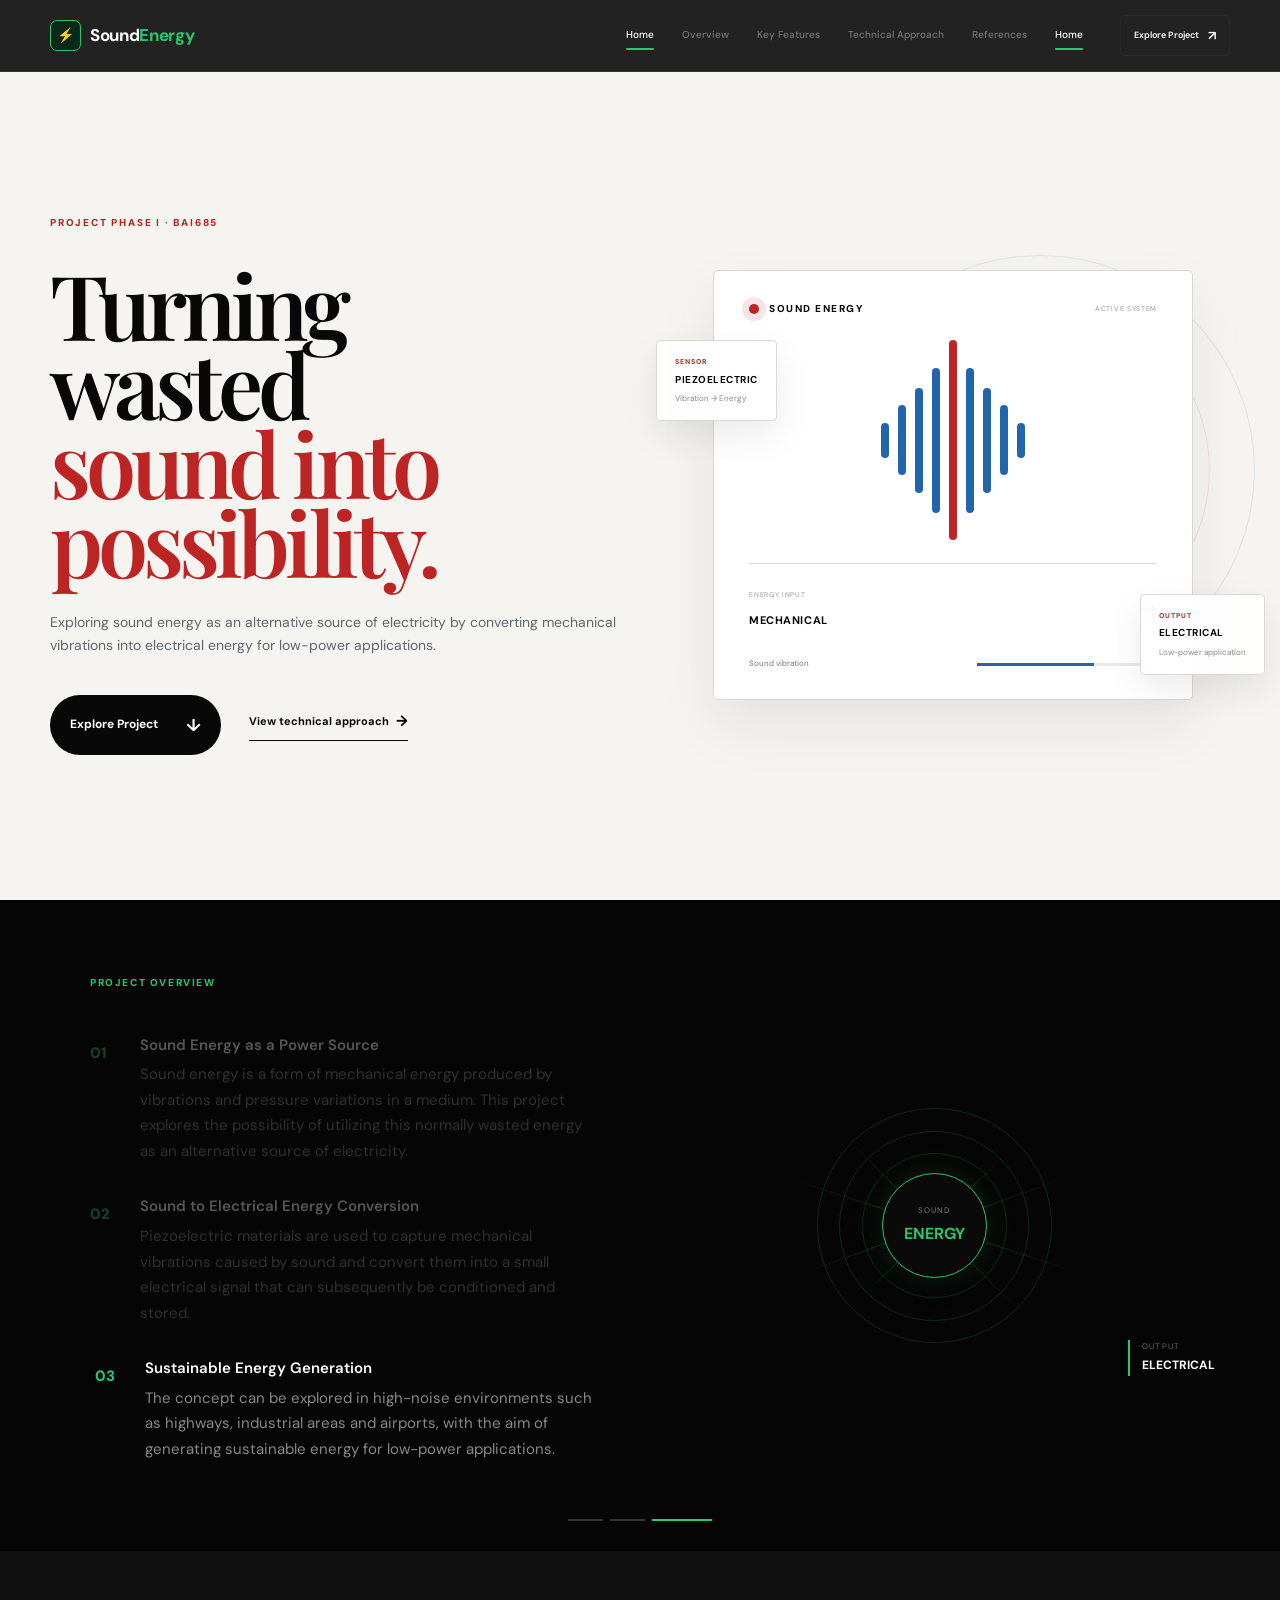
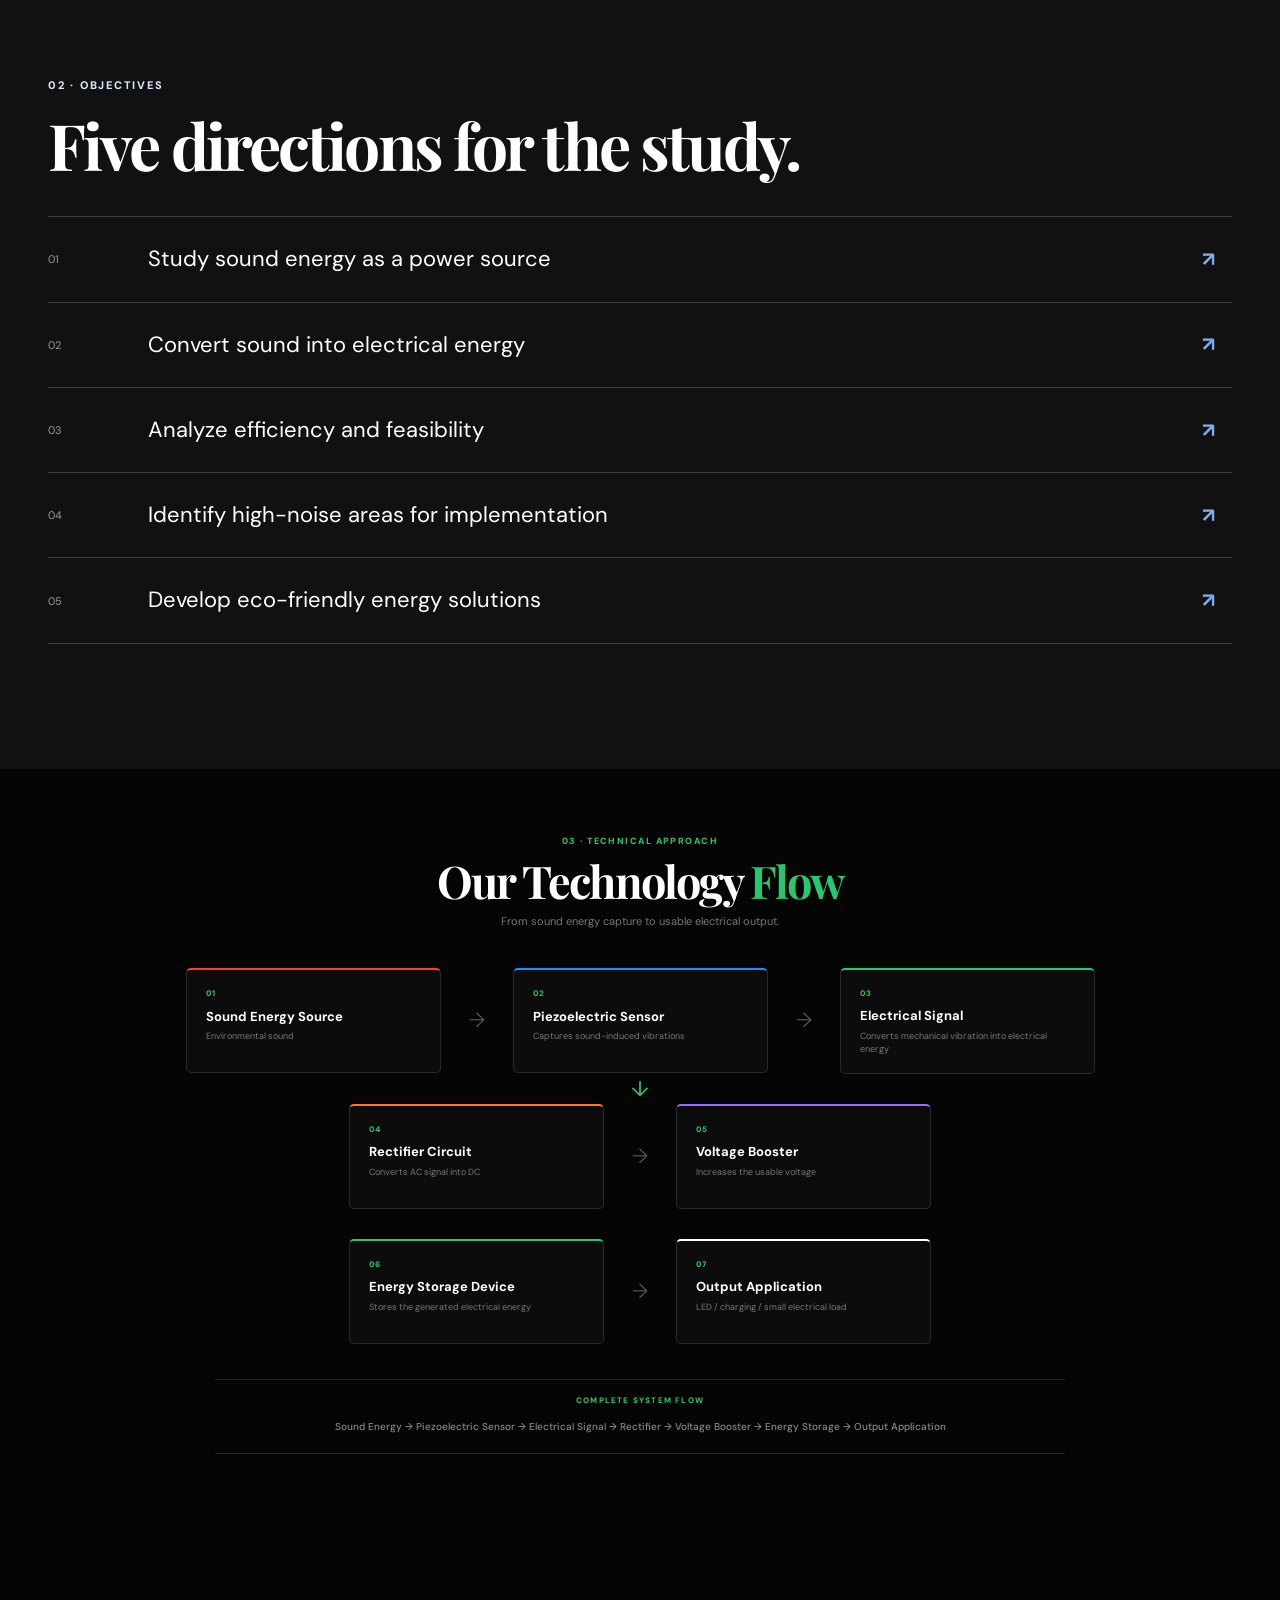
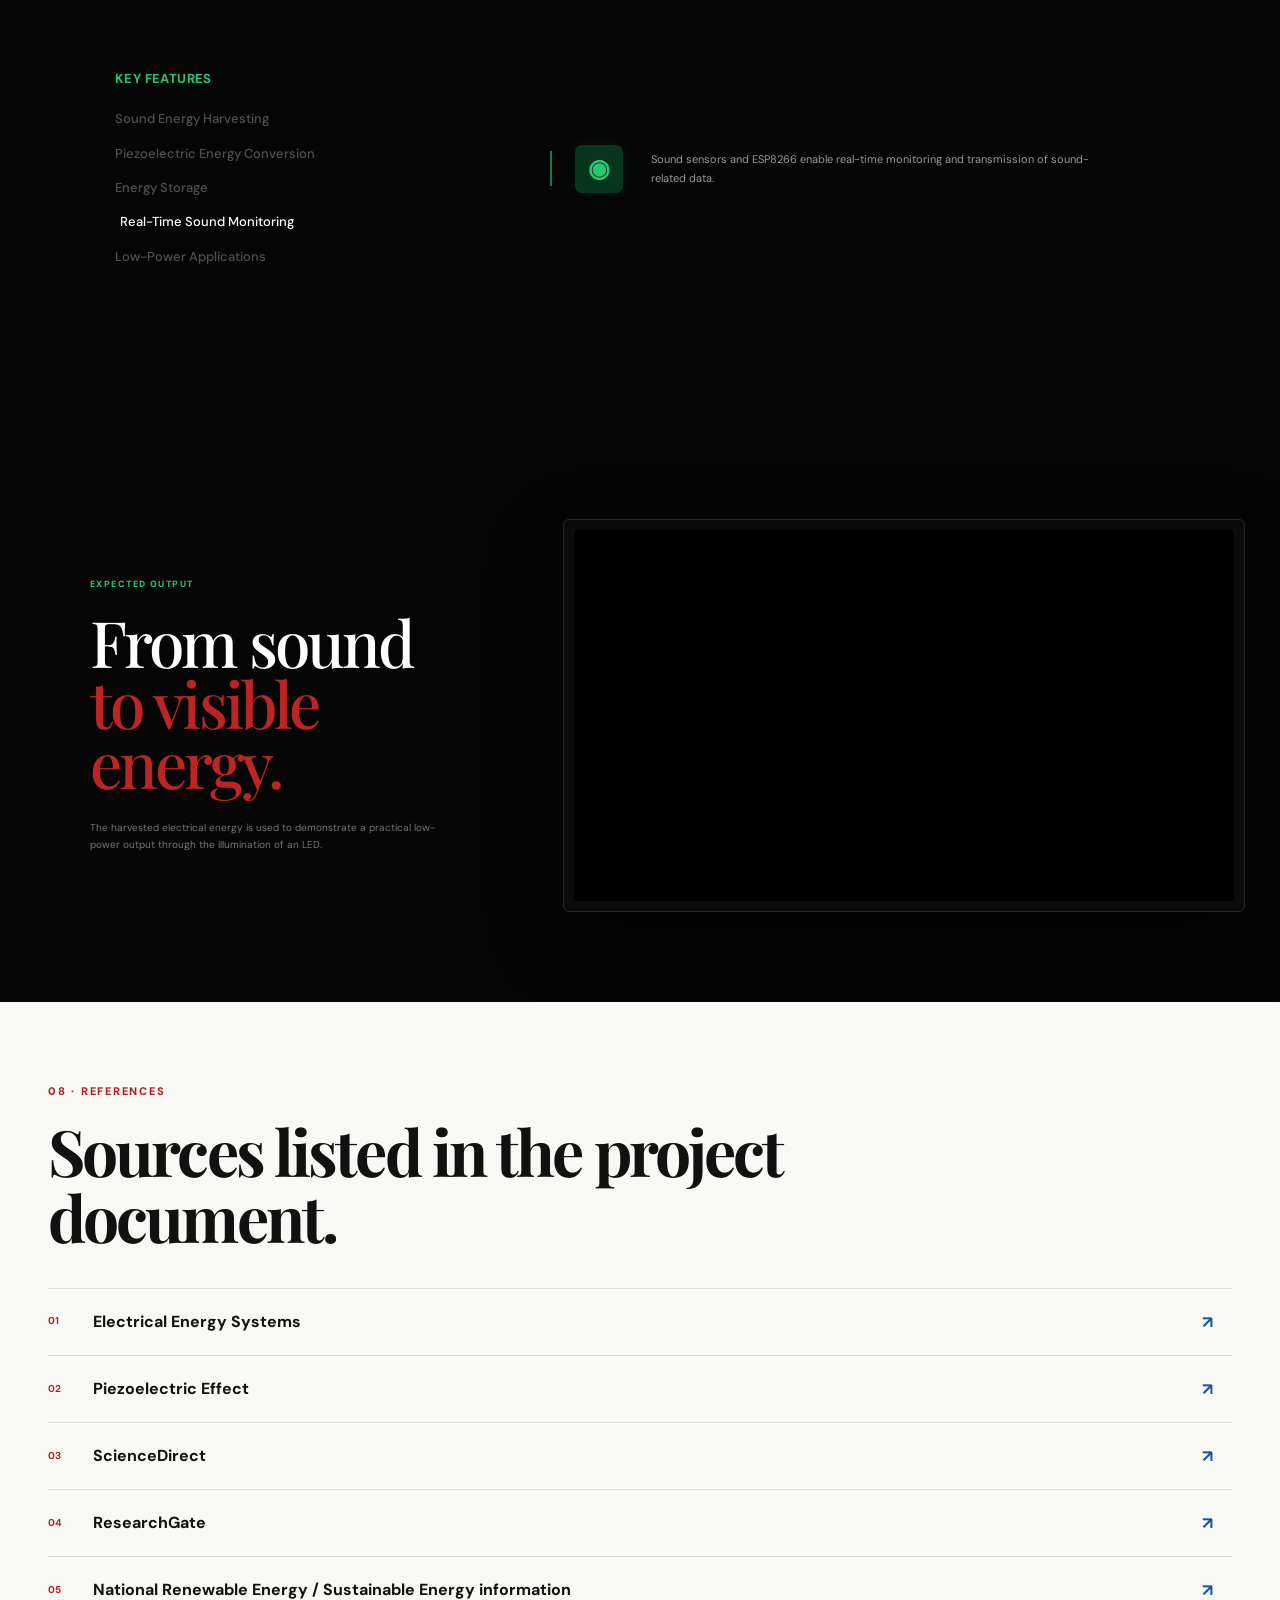
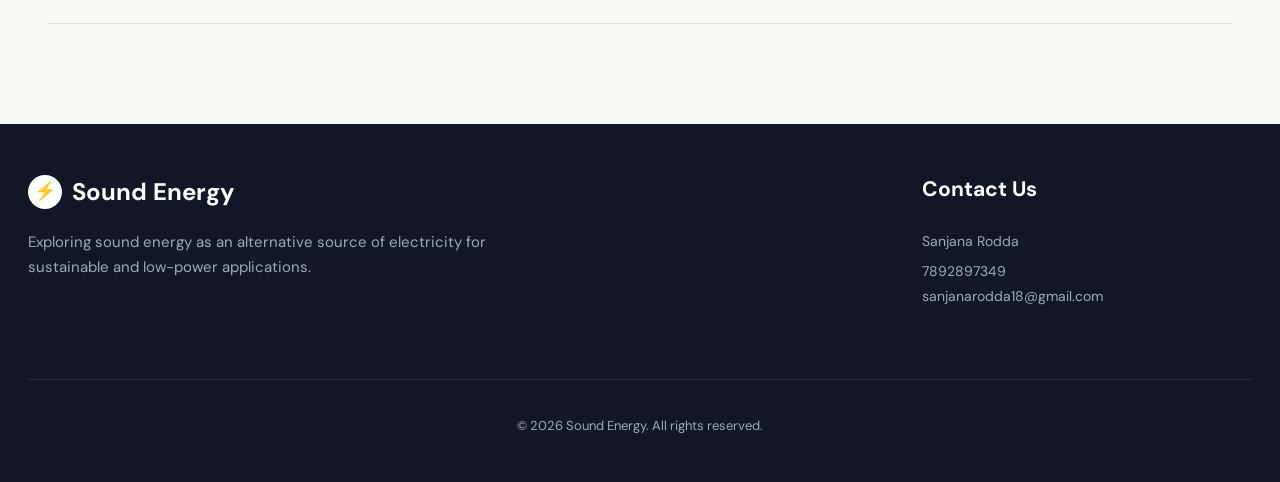
==== index.html @ 050481cc "Update index.html" ====
<!DOCTYPE html>
<!-- saved from url=(0052)file:///E:/SIH26217/webpage%20(2)/webpage/index.html -->
<html lang="en"><head><meta http-equiv="Content-Type" content="text/html; charset=UTF-8">
    
    <meta name="viewport" content="width=device-width, initial-scale=1.0">

    <meta name="description" content="Sound Energy as an Alternative Source of Electricity - Project Phase I">

    <title>Sound Energy | Alternative Electricity</title>

    <link rel="preconnect" href="https://fonts.googleapis.com/">
    <link rel="preconnect" href="https://fonts.gstatic.com/" crossorigin="">

    <link href="https://fonts.googleapis.com/css2?family=DM+Sans:wght@400;500;600;700;800&family=Playfair+Display:wght@500;600;700&display=swap" rel="stylesheet">

    <link rel="stylesheet" href="./style.css">
</head>

<body>

     <!-- ================= HEADER ================= -->

<!-- =========================================
     NAVIGATION BAR
========================================= -->

<header class="main-navbar">

    <div class="nav-container">

        <!-- LOGO -->

        <a href="#home" class="nav-logo">

            <span class="logo-symbol">⚡</span>

            <span class="logo-text">
                Sound<span>Energy</span>
            </span>

        </a>


        <!-- NAVIGATION LINKS -->

        <nav class="nav-links">

            <a href="#home" class="nav-link active">
                Home
            </a>

            <a href="#about" class="nav-link">
                Overview
            </a>

            <a href="#features" class="nav-link">
                Key Features
            </a>

            <a href="#approach" class="nav-link">
                Technical Approach
            </a>

            <a href="#references" class="nav-link">
                References
            </a>

             <a href="#home" class="nav-link active">
                Home
            </a>
            

        </nav>


        <!-- RIGHT ACTION -->

        <a href="#approach" class="nav-action">
            <span>Explore Project</span>
            <span class="nav-action-arrow">↗</span>
        </a>


        <!-- MOBILE MENU -->

        <button class="menu-toggle" id="menuToggle" aria-label="Open navigation">

            <span></span>
            <span></span>

        </button>

    </div>

</header>

    <!-- ================= MAIN ================= -->

    <main>


      <!-- =========================================
     HERO / HOME
========================================= -->

<section class="hero-section" id="home">

    <div class="hero-container">

        <!-- LEFT CONTENT -->

        <div class="hero-content">

            <p class="hero-eyebrow">
                PROJECT PHASE I · BAI685
            </p>

            <h1 class="hero-title">
                Turning
                <br>
                wasted
                <br>
                <span>sound into</span>
                <br>
                <span>possibility.</span>
            </h1>

            <p class="hero-description">
                Exploring sound energy as an alternative source
                of electricity by converting mechanical vibrations
                into electrical energy for low-power applications.
            </p>


            <div class="hero-actions">

                <a href="#about" class="hero-primary-btn">
                    Explore Project
                    <span>↓</span>
                </a>

                <a href="#approach" class="hero-secondary-btn">
                    View technical approach
                    <span>→</span>
                </a>

            </div>

        </div>


        <!-- RIGHT VISUAL -->

        <div class="hero-visual">

            <!-- Decorative circles -->

            <div class="hero-orbit orbit-one"></div>
            <div class="hero-orbit orbit-two"></div>
            <div class="hero-orbit orbit-three"></div>


            <!-- Main technical card -->

            <div class="sound-card" style="">

                <div class="sound-card-header">

                    <div class="sound-status">

                        <span></span>

                        SOUND ENERGY

                    </div>

                    <small>
                        ACTIVE SYSTEM
                    </small>

                </div>


                <!-- Sound wave -->

                <div class="sound-wave">

                    <i></i>
                    <i></i>
                    <i></i>
                    <i></i>
                    <i class="center-wave"></i>
                    <i></i>
                    <i></i>
                    <i></i>
                    <i></i>

                </div>


                <div class="sound-card-divider"></div>


                <div class="sound-card-bottom">

                    <div>

                        <small>
                            ENERGY INPUT
                        </small>

                        <strong>
                            MECHANICAL
                        </strong>

                    </div>

                    <div class="card-arrow">
                        →
                    </div>

                </div>


                <div class="energy-bar">

                    <span>
                        Sound vibration
                    </span>

                    <div>
                        <i></i>
                    </div>

                </div>

            </div>


            <!-- Floating sensor card -->

            <div class="floating-card sensor-card">

                <span class="mini-label">
                    SENSOR
                </span>

                <strong>
                    PIEZOELECTRIC
                </strong>

                <small>
                    Vibration → Energy
                </small>

            </div>


            <!-- Floating output card -->

            <div class="floating-card output-card">

                <span class="mini-label">
                    OUTPUT
                </span>

                <strong>
                    ELECTRICAL
                </strong>

                <small>
                    Low-power application
                </small>

            </div>

        </div>

    </div>


    <!-- Bottom information

    <div class="hero-footer">

        <span>
            GM INSTITUTE OF TECHNOLOGY, DAVANGERE
        </span>

        <span>
            DEPARTMENT OF ARTIFICIAL INTELLIGENCE & MACHINE LEARNING
        </span>

        <span>
            SOUND ENERGY HARVESTING
        </span>

    </div> -->

</section>

       <!-- =========================================
     PROJECT OVERVIEW
========================================= -->

<section class="sound-overview" id="about">

    <div class="overview-container">

        <!-- LEFT CONTENT -->

        <div class="overview-content">

            <p class="overview-label">
                PROJECT OVERVIEW
            </p>


            <div class="overview-items">

                <!-- ITEM 01 -->

                <div class="overview-item" data-overview="0">

                    <span class="overview-number">
                        01
                    </span>

                    <div>

                        <h3>
                            Sound Energy
                            as a Power Source
                        </h3>

                        <p>
                            Sound energy is a form of mechanical
                            energy produced by vibrations and
                            pressure variations in a medium.
                            This project explores the possibility
                            of utilizing this normally wasted
                            energy as an alternative source
                            of electricity.
                        </p>

                    </div>

                </div>


                <!-- ITEM 02 -->

                <div class="overview-item" data-overview="1">

                    <span class="overview-number">
                        02
                    </span>

                    <div>

                        <h3>
                            Sound to Electrical
                            Energy Conversion
                        </h3>

                        <p>
                            Piezoelectric materials are used to
                            capture mechanical vibrations caused
                            by sound and convert them into a
                            small electrical signal that can
                            subsequently be conditioned and stored.
                        </p>

                    </div>

                </div>


                <!-- ITEM 03 -->

                <div class="overview-item active" data-overview="2">

                    <span class="overview-number">
                        03
                    </span>

                    <div>

                        <h3>
                            Sustainable Energy
                            Generation
                        </h3>

                        <p>
                            The concept can be explored in
                            high-noise environments such as
                            highways, industrial areas and
                            airports, with the aim of generating
                            sustainable energy for low-power
                            applications.
                        </p>

                    </div>

                </div>

            </div>

        </div>


        <!-- RIGHT VISUAL -->

        <div class="overview-visual">

            <div class="sound-circle">

                <div class="circle-ring ring-1"></div>

                <div class="circle-ring ring-2"></div>

                <div class="circle-ring ring-3"></div>


                <div class="sound-core">

                    <span>
                        SOUND
                    </span>

                    <strong>
                        ENERGY
                    </strong>

                </div>

            </div>


            <!-- Sound waves -->

            <div class="overview-wave wave-a"></div>
            <div class="overview-wave wave-b"></div>
            <div class="overview-wave wave-c"></div>
            <div class="overview-wave wave-d"></div>


            <!-- Electrical side -->

            <div class="energy-output">

                <span>
                    OUTPUT
                </span>

                <strong>
                    ELECTRICAL
                </strong>

            </div>

        </div>

    </div>


    <!-- Bottom indicator -->

    <div class="overview-progress">

        <span class="progress-line"></span>

        <span class="progress-line"></span>

        <span class="progress-line active"></span>

    </div>

</section>



        <!-- ================= OBJECTIVES ================= -->

        <section class="objectives section" id="objectives">

            <div class="section-head compact">

                <p class="eyebrow">
                    02 · OBJECTIVES
                </p>

                <h2>
                    Five directions for the study.
                </h2>

            </div>


            <div class="objective-list">

                <div class="objective">

                    <span>01</span>

                    <p>
                        Study sound energy as a power source
                    </p>

                    <b>↗</b>

                </div>


                <div class="objective">

                    <span>02</span>

                    <p>
                        Convert sound into electrical energy
                    </p>

                    <b>↗</b>

                </div>


                <div class="objective">

                    <span>03</span>

                    <p>
                        Analyze efficiency and feasibility
                    </p>

                    <b>↗</b>

                </div>


                <div class="objective">

                    <span>04</span>

                    <p>
                        Identify high-noise areas for implementation
                    </p>

                    <b>↗</b>

                </div>


                <div class="objective">

                    <span>05</span>

                    <p>
                        Develop eco-friendly energy solutions
                    </p>

                    <b>↗</b>

                </div>

            </div>

        </section>



       <!-- ================= TECHNICAL APPROACH ================= -->

<section class="technology-section" id="approach">

    <div class="technology-header">

        <p class="technology-eyebrow">
            03 · TECHNICAL APPROACH
        </p>

        <h2>
            Our Technology <span>Flow</span>
        </h2>

        <p>
            From sound energy capture to usable electrical output.
        </p>

    </div>


    <div class="tech-flow">

        <!-- ROW 1 -->

        <div class="tech-row">

            <div class="tech-node node-1">

                <span>01</span>

                <strong>
                    Sound Energy Source
                </strong>

                <small>
                    Environmental sound
                </small>

            </div>


            <div class="flow-arrow">
                →
            </div>


            <div class="tech-node node-2">

                <span>02</span>

                <strong>
                    Piezoelectric Sensor
                </strong>

                <small>
                    Captures sound-induced vibrations
                </small>

            </div>


            <div class="flow-arrow">
                →
            </div>


            <div class="tech-node node-3">

                <span>03</span>

                <strong>
                    Electrical Signal
                </strong>

                <small>
                    Converts mechanical vibration
                    into electrical energy
                </small>

            </div>

        </div>


        <!-- DOWN ARROW -->

        <div class="vertical-arrow">
            ↓
        </div>


        <!-- ROW 2 -->

        <div class="tech-row second-row">

            <div class="tech-node node-4">

                <span>04</span>

                <strong>
                    Rectifier Circuit
                </strong>

                <small>
                    Converts AC signal into DC
                </small>

            </div>


            <div class="flow-arrow">
                →
            </div>


            <div class="tech-node node-5">

                <span>05</span>

                <strong>
                    Voltage Booster
                </strong>

                <small>
                    Increases the usable voltage
                </small>

            </div>

        </div>


        <!-- DOWN ARROW -->

        <div class="vertical-arrow">
            ↓
        </div>


        <!-- ROW 3 -->

        <div class="tech-row final-row">

            <div class="tech-node node-6">

                <span>06</span>

                <strong>
                    Energy Storage Device
                </strong>

                <small>
                    Stores the generated
                    electrical energy
                </small>

            </div>


            <div class="flow-arrow">
                →
            </div>


            <div class="tech-node node-7">

                <span>07</span>

                <strong>
                    Output Application
                </strong>

                <small>
                    LED / charging /
                    small electrical load
                </small>

            </div>

        </div>

    </div>


    <!-- SYSTEM SUMMARY -->

    <div class="technology-summary">

        <span>
            COMPLETE SYSTEM FLOW
        </span>

        <strong>
            Sound Energy → Piezoelectric Sensor →
            Electrical Signal → Rectifier →
            Voltage Booster → Energy Storage →
            Output Application
        </strong>

    </div>

</section>

        <!-- ================= KEY FEATURES ================= -->

<section class="key-features" id="features">

    <div class="features-container">

        <!-- LEFT SIDE -->

        <div class="features-list">

            <p class="features-label">
                KEY FEATURES
            </p>

            <div class="feature-item" data-feature="1">
                Sound Energy Harvesting
            </div>

            <div class="feature-item" data-feature="2">
                Piezoelectric Energy Conversion
            </div>

            <div class="feature-item" data-feature="3">
                Energy Storage
            </div>

            <div class="feature-item active" data-feature="4">
                Real-Time Sound Monitoring
            </div>

            <div class="feature-item" data-feature="5">
                Low-Power Applications
            </div>

        </div>


        <!-- RIGHT SIDE -->

        <div class="feature-display">

            <!-- Feature 1 -->

            <div class="feature-content" data-content="1">

                <div class="feature-icon">
                    ≋
                </div>

                <p>
                    Captures environmental sound energy
                    from surrounding high-noise areas
                    for energy harvesting.
                </p>

            </div>


            <!-- Feature 2 -->

            <div class="feature-content" data-content="2">

                <div class="feature-icon">
                    ⚡
                </div>

                <p>
                    Piezoelectric materials convert
                    sound-induced mechanical vibrations
                    into electrical energy.
                </p>

            </div>


            <!-- Feature 3 -->

            <div class="feature-content" data-content="3">

                <div class="feature-icon">
                    ▣
                </div>

                <p>
                    The generated electrical energy is
                    conditioned and stored for later use
                    in low-power applications.
                </p>

            </div>


            <!-- Feature 4 -->

            <div class="feature-content active" data-content="4">

                <div class="feature-icon">
                    ◉
                </div>

                <p>
                    Sound sensors and ESP8266 enable
                    real-time monitoring and transmission
                    of sound-related data.
                </p>

            </div>


            <!-- Feature 5 -->

            <div class="feature-content" data-content="5">

                <div class="feature-icon">
                    ▣
                </div>

                <p>
                    The harvested energy can support
                    low-power devices such as LEDs
                    and small electronic loads.
                </p>

            </div>

        </div>

    </div>

</section>
        <!-- ================= OUTCOMES ================= -->

<!-- =========================================
     EXPECTED OUTPUT
========================================= -->

<section class="expected-output" id="output">

    <div class="output-container">

        <div class="output-heading">

            <p class="output-label">
                EXPECTED OUTPUT
            </p>

            <h2>
                From sound<br>
                <span>to visible energy.</span>
            </h2>

            <p>
                The harvested electrical energy is used to
                demonstrate a practical low-power output
                through the illumination of an LED.
            </p>

        </div>


        <!-- VIDEO -->

        <div class="output-video-wrapper">

            <video class="output-video" autoplay="" muted="" loop="" playsinline="" preload="metadata">

                <source src="video.mp4" type="video/mp4">

                Your browser does not support
                HTML5 video.

            </video>


            <!-- Video label -->

            <!-- <div class="video-label">

                <span class="video-dot"></span>

                LIVE OUTPUT DEMONSTRATION

            </div> -->

        </div>

    </div>

</section>
        <!-- ================= REFERENCES ================= -->

        <section class="references section">


            <div class="section-head compact">

                <p class="eyebrow">
                    08 · REFERENCES
                </p>

                <h2>
                    Sources listed in the project document.
                </h2>

            </div>


            <div class="reference-list">


                <a href="https://en.wikipedia.org/wiki/Electric_power_system" target="_blank">

                    <span>01</span>

                    Electrical Energy Systems

                    <b>↗</b>

                </a>


                <a href="https://en.wikipedia.org/wiki/Piezoelectricity" target="_blank">

                    <span>02</span>

                    Piezoelectric Effect

                    <b>↗</b>

                </a>


                <a href="https://www.sciencedirect.com/" target="_blank">

                    <span>03</span>

                    ScienceDirect

                    <b>↗</b>

                </a>


                <a href="https://www.researchgate.net/" target="_blank">

                    <span>04</span>

                    ResearchGate

                    <b>↗</b>

                </a>


                <a href="https://mnre.gov.in/en/" target="_blank">

                    <span>05</span>

                    National Renewable Energy /
                    Sustainable Energy information

                    <b>↗</b>

                </a>


            </div>

        </section>


    </main> 
<!-- ================= FOOTER ================= -->

<footer class="site-footer">

    <div class="footer-container">

        <!-- Left Side -->
        <div class="footer-brand">

            <div class="footer-logo">
                <span class="footer-logo-icon">⚡</span>
                <span>Sound Energy</span>
            </div>

            <p>
                Exploring sound energy as an alternative source
                of electricity for sustainable and low-power applications.
            </p>

        </div>


        <!-- Right Side -->
        <div class="footer-contact">

            <h3>Contact Us</h3>

            <p>
                Sanjana Rodda 
            </p>

            <p>
                7892897349<br>
                sanjanarodda18@gmail.com
            </p>

        </div>

    </div>


    <!-- Divider -->

    <div class="footer-divider"></div>


    <!-- Copyright -->

    <div class="footer-bottom">

        © 2026 Sound Energy. All rights reserved.

    </div>

</footer>

    <!-- Floating Back to Top Button -->
<button id="backToTop" class="back-to-top" aria-label="Back to top">
    ↑
</button>


    <script src="./script.js"></script>



</body></html>
---- style.css ----
* {
    box-sizing: border-box;
    margin: 0;
    padding: 0;
}

:root {

    --ink: #111111;

    --muted: #66645f;

    --paper: #f8f8f5;

    --white: #ffffff;

    --line: #deded7;

    --red: #b32020;

    --red-soft: #f5e5e3;

    --blue: #1556a8;

    --blue-soft: #e6eef9;

    --green: #175d39;

    --shadow:
        0 20px 60px rgba(17,17,17,.08);
}


html {
    scroll-behavior: smooth;
}


body {

    font-family:
        "DM Sans",
        Arial,
        sans-serif;

    background: var(--paper);

    color: var(--ink);

    line-height: 1.65;
}


a {
    color: inherit;
    text-decoration: none;
}


/* ================= HEADER ================= */

.site-header {

    position: sticky;

    top: 0;

    z-index: 50;

    background:
        rgba(248,248,245,.92);

    backdrop-filter: blur(14px);

    border-bottom:
        1px solid var(--line);
}


.nav-wrap {

    max-width: 1240px;

    margin: auto;

    padding: 16px 28px;

    display: flex;

    align-items: center;

    justify-content: space-between;

    gap: 30px;
}


.brand {

    display: flex;

    align-items: center;

    gap: 11px;
}


.brand-mark {

    display: grid;

    place-items: center;

    width: 42px;

    height: 42px;

    border:
        2px solid var(--ink);

    border-radius: 50%;

    font-size: 12px;

    font-weight: 800;
}


.brand strong {

    display: block;

    font-size: 15px;

    letter-spacing: -.02em;
}


.brand small {

    display: block;

    color: var(--muted);

    font-size: 10px;

    text-transform: uppercase;

    letter-spacing: .13em;
}


.nav {

    display: flex;

    align-items: center;

    gap: 23px;

    font-size: 12px;

    font-weight: 700;
}


.nav a {

    color: #383733;

    transition: .2s;
}


.nav a:hover {

    color: var(--red);
}


.nav-cta {

    border:
        1px solid var(--ink);

    padding:
        9px 13px;

    border-radius: 100px;
}


.menu-toggle {

    display: none;

    border: 0;

    background: none;

    font-size: 25px;
}


/* ================= HERO ================= */

.hero {

    max-width: 1240px;

    margin: auto;

    padding:
        85px 28px 0;
}


.hero-grid {

    display: grid;

    grid-template-columns:
        1.05fr .95fr;

    gap: 60px;

    align-items: center;

    min-height: 610px;
}


.eyebrow {

    font-size: 11px;

    font-weight: 800;

    letter-spacing: .16em;

    text-transform: uppercase;

    color: var(--red);

    margin-bottom: 18px;
}


h1,
h2 {

    font-family:
        "Playfair Display",
        Georgia,
        serif;

    letter-spacing: -.045em;

    line-height: 1.03;
}


h1 {

    font-size:
        clamp(52px, 7vw, 94px);

    max-width: 760px;
}


h1 em,
h2 em {

    font-style: normal;

    color: var(--red);
}


.hero-text {

    max-width: 610px;

    color: var(--muted);

    font-size: 17px;

    margin-top: 28px;
}


.hero-actions {

    display: flex;

    align-items: center;

    gap: 25px;

    margin-top: 34px;
}


.btn {

    display: inline-flex;

    align-items: center;

    gap: 18px;

    padding:
        14px 19px;

    border-radius: 100px;

    font-weight: 700;

    font-size: 13px;
}


.btn-dark {

    background: var(--ink);

    color: white;
}


.text-link {

    font-size: 13px;

    font-weight: 700;

    border-bottom:
        1px solid var(--ink);

    padding-bottom: 3px;
}


/* ================= SOUND VISUAL ================= */

.hero-visual {

    position: relative;

    min-height: 480px;

    display: grid;

    place-items: center;
}


.orb {

    position: absolute;

    border-radius: 50%;
}


.orb-one {

    width: 340px;

    height: 340px;

    background: var(--blue-soft);

    right: 0;

    top: 25px;
}


.orb-two {

    width: 180px;

    height: 180px;

    background: var(--red-soft);

    left: 20px;

    bottom: 20px;
}


.wave-card {

    position: relative;

    width: min(450px,100%);

    background: var(--white);

    border:
        1px solid #d8d8d2;

    box-shadow: var(--shadow);

    padding: 32px;

    border-radius: 4px;
}


.wave-label {

    font-size: 11px;

    letter-spacing: .16em;

    font-weight: 800;
}


.pulse-dot {

    display: inline-block;

    width: 8px;

    height: 8px;

    background: var(--red);

    border-radius: 50%;

    margin-right: 8px;

    box-shadow:
        0 0 0 6px var(--red-soft);
}


.waves {

    height: 185px;

    display: flex;

    align-items: center;

    justify-content: center;

    gap: 8px;

    margin: 20px 0;
}


.waves i {

    display: block;

    width: 7px;

    border-radius: 20px;

    background: var(--blue);

}


.waves i:nth-child(1),
.waves i:nth-child(7) {

    height: 28px;
}


.waves i:nth-child(2),
.waves i:nth-child(6) {

    height: 62px;
}


.waves i:nth-child(3),
.waves i:nth-child(5) {

    height: 110px;
}


.waves i:nth-child(4) {

    height: 165px;

    background: var(--red);
}


.conversion {

    display: flex;

    justify-content: space-between;

    align-items: center;

    border-top:
        1px solid var(--line);

    padding-top: 18px;

    font-size: 11px;

    font-weight: 800;

    letter-spacing: .08em;
}


.conversion b {

    font-size: 20px;

    color: var(--red);
}


.energy-meter {

    margin-top: 22px;

    background: var(--blue-soft);

    padding: 14px 16px;

    display: flex;

    justify-content: space-between;

    gap: 15px;

    font-size: 10px;
}


.energy-meter strong {

    color: var(--blue);
}


/* ================= HERO STRIP ================= */

.hero-strip {

    display: flex;

    justify-content: space-between;

    border-top:
        1px solid var(--line);

    padding: 18px 0;

    color: #686862;

    text-transform: uppercase;

    letter-spacing: .08em;

    font-size: 9px;

    font-weight: 800;
}


/* ================= GENERAL SECTIONS ================= */

.section {

    max-width: 1240px;

    margin: auto;

    padding:
        125px 28px;
}


.section-head {

    max-width: 820px;

    margin-bottom: 52px;
}


.section-head.compact {

    margin-bottom: 38px;
}


.section-head h2 {

    font-size:
        clamp(42px,5vw,68px);
}


.section-intro {

    max-width: 650px;

    color: var(--muted);

    margin-top: 22px;
}


/* ================= OVERVIEW ================= */

.overview-grid {

    display: grid;

    grid-template-columns:
        1.2fr .8fr;

    gap: 18px;
}


.feature-card {

    background: white;

    border:
        1px solid var(--line);

    padding: 35px;

    min-height: 300px;

    position: relative;
}


.feature-large {

    grid-row: span 2;

    min-height: 620px;
}


.accent-card {

    background: var(--red-soft);

    border-color: #e7c8c5;
}


.card-number {

    font-size: 10px;

    font-weight: 800;

    letter-spacing: .15em;

    color: var(--red);
}


.feature-card h3 {

    font-family:
        "Playfair Display",
        serif;

    font-size: 29px;

    margin:
        50px 0 16px;
}


.feature-card p {

    color: #5f5e59;

    font-size: 14px;

    max-width: 690px;
}


/* ================= OBJECTIVES ================= */

.objectives {

    background: var(--ink);

    max-width: none;

    color: white;

    padding-left:
        max(28px,calc((100% - 1184px)/2));

    padding-right:
        max(28px,calc((100% - 1184px)/2));
}


.objectives .eyebrow {

    color: #d7e7ff;
}


.objectives h2 {

    font-size:
        clamp(42px,5vw,65px);
}


.objective-list {

    border-top:
        1px solid #40403d;
}


.objective {

    display: grid;

    grid-template-columns:
        80px 1fr 30px;

    align-items: center;

    gap: 20px;

    border-bottom:
        1px solid #40403d;

    padding: 24px 0;
}


.objective span {

    font-size: 11px;

    color: #9b9b95;
}


.objective p {

    font-size: 22px;
}


.objective b {

    color: #7baeea;

    font-size: 20px;
}


/* ================= APPROACH ================= */

.approach {

    background: white;

    max-width: none;

    padding-left:
        max(28px,calc((100% - 1184px)/2));

    padding-right:
        max(28px,calc((100% - 1184px)/2));
}


.flow {

    max-width: 900px;

    margin: auto;

    display: flex;

    flex-direction: column;

    align-items: center;
}


.flow-node {

    width: min(760px,100%);

    border:
        2px solid var(--blue);

    background: white;

    padding: 19px 25px;

    display: grid;

    grid-template-columns:
        45px 1fr auto;

    align-items: center;

    gap: 15px;

    border-radius: 2px;
}


.flow-node span {

    font-size: 11px;

    color: var(--blue);

    font-weight: 800;
}


.flow-node strong {

    font-size: 16px;
}


.flow-node small {

    color: var(--muted);

    font-size: 11px;
}


.flow-node.final {

    border-color: var(--red);
}


.flow-node.final span {

    color: var(--red);
}


.flow-arrow {

    font-size: 28px;

    line-height: 1;

    color: var(--blue);

    padding: 8px;
}


.approach-note {

    max-width: 900px;

    margin:
        42px auto 0;

    border-left:
        3px solid var(--red);

    padding:
        17px 20px;

    background: #fafafa;
}


.approach-note span {

    display: block;

    color: var(--red);

    font-size: 10px;

    text-transform: uppercase;

    letter-spacing: .12em;

    font-weight: 800;

    margin-bottom: 6px;
}


.approach-note strong {

    font-size: 14px;
}


/* ================= TABLE ================= */

.table-wrap {

    overflow-x: auto;

    border:
        1px solid var(--line);

    background: white;
}


table {

    width: 100%;

    border-collapse: collapse;

    min-width: 820px;
}


th,
td {

    text-align: left;

    padding:
        18px 20px;

    border-bottom:
        1px solid var(--line);

    font-size: 13px;

    vertical-align: top;
}


th {

    background: #f1f1ee;

    text-transform: uppercase;

    letter-spacing: .08em;

    font-size: 10px;
}


td:first-child {

    font-weight: 700;

    width: 27%;
}


td:last-child {

    font-weight: 800;

    color: var(--red);
}


/* ================= REQUIREMENTS ================= */

.requirements {

    background: #f0f3f7;

    max-width: none;

    padding-left:
        max(28px,calc((100% - 1184px)/2));

    padding-right:
        max(28px,calc((100% - 1184px)/2));
}


.requirements-grid {

    display: grid;

    grid-template-columns:
        1fr 1fr;

    gap: 18px;
}


.req-panel {

    background: white;

    border:
        1px solid #d8dfe8;

    padding: 32px;
}


.req-top {

    display: flex;

    justify-content: space-between;

    align-items: center;

    padding-bottom: 18px;

    border-bottom:
        1px solid var(--line);

    margin-bottom: 18px;
}


.req-top span {

    font-size: 11px;

    letter-spacing: .14em;

    font-weight: 800;

    color: var(--blue);
}


.req-top b {

    font-family:
        "Playfair Display",
        serif;

    font-size: 35px;

    color: var(--blue);
}


.req-panel ul {

    columns: 2;

    list-style: none;
}


.req-panel li {

    padding: 8px 0;

    font-size: 13px;

    border-bottom:
        1px solid #eee;
}


.req-panel li::before {

    content: "— ";

    color: var(--red);

    font-weight: 800;
}


.tool-grid {

    display: grid;

    grid-template-columns:
        repeat(2,1fr);

    gap: 10px;
}


.tool-grid span {

    border:
        1px solid #dfe2e5;

    padding: 12px 14px;

    font-weight: 700;

    font-size: 13px;
}


/* ================= OUTCOMES ================= */

.outcomes {

    display: grid;

    grid-template-columns:
        .75fr 1.25fr;

    gap: 75px;

    align-items: start;
}


.outcome-copy {

    position: sticky;

    top: 110px;
}


.outcome-copy h2 {

    font-size:
        clamp(42px,5vw,63px);
}


.outcome-copy > p:last-child {

    color: var(--muted);

    max-width: 430px;

    margin-top: 22px;
}


.outcome-grid {

    display: grid;

    grid-template-columns:
        1fr 1fr;

    gap: 1px;

    background: var(--line);

    border:
        1px solid var(--line);
}


.outcome {

    background: white;

    padding: 25px;

    min-height: 180px;
}


.outcome span {

    font-size: 10px;

    color: var(--red);

    font-weight: 800;
}


.outcome strong {

    display: block;

    font-size: 18px;

    margin:
        27px 0 8px;
}


.outcome p {

    font-size: 12px;

    color: var(--muted);
}


/* ================= TEAM ================= */

.team {

    background: white;

    max-width: none;

    padding-left:
        max(28px,calc((100% - 1184px)/2));

    padding-right:
        max(28px,calc((100% - 1184px)/2));
}


.team-head {

    display: flex;

    justify-content: space-between;

    gap: 40px;

    align-items: end;

    margin-bottom: 40px;
}


.team-head h2 {

    font-size: 65px;
}


.institution {

    text-align: right;

    color: var(--muted);

    font-size: 12px;
}


.team-grid {

    display: grid;

    grid-template-columns:
        repeat(4,1fr);

    gap: 1px;

    background: var(--line);

    border:
        1px solid var(--line);
}


.person {

    background: #fff;

    padding: 30px;
}


.person span {

    font-size: 10px;

    color: var(--red);
}


.person strong {

    display: block;

    font-family:
        "Playfair Display",
        serif;

    font-size: 25px;

    margin:
        30px 0 6px;
}


.person small {

    color: var(--muted);
}


.guides {

    display: grid;

    grid-template-columns:
        repeat(3,1fr);

    gap: 25px;

    margin-top: 60px;

    padding-top: 25px;

    border-top:
        1px solid var(--line);
}


.guides small {

    display: block;

    font-size: 9px;

    letter-spacing: .14em;

    color: var(--red);

    font-weight: 800;
}


.guides strong {

    display: block;

    font-size: 17px;

    margin:
        9px 0 2px;
}


.guides span {

    font-size: 11px;

    color: var(--muted);
}


/* ================= REFERENCES ================= */

.references {

    padding-top: 80px;

    padding-bottom: 100px;
}


.reference-list {

    border-top:
        1px solid var(--line);
}


.reference-list a {

    display: grid;

    grid-template-columns:
        45px 1fr 30px;

    align-items: center;

    border-bottom:
        1px solid var(--line);

    padding: 19px 0;

    font-weight: 700;
}


.reference-list span {

    font-size: 10px;

    color: var(--red);
}


.reference-list b {

    font-size: 17px;

    color: var(--blue);
}


/* ================= FOOTER ================= */

footer {

    background: var(--ink);

    color: white;

    padding:
        50px max(28px,calc((100% - 1184px)/2));
}


.footer-inner {

    display: flex;

    justify-content: space-between;

    align-items: center;

    gap: 30px;
}


.footer-inner strong {

    display: block;

    font-family:
        "Playfair Display",
        serif;

    font-size: 28px;
}


.footer-inner span {

    font-size: 11px;

    color: #aaa;
}


.footer-inner a {

    border:
        1px solid #555;

    padding:
        10px 14px;

    border-radius: 100px;

    font-size: 11px;
}


footer > p {

    color: #777;

    font-size: 10px;

    margin-top: 40px;
}


/* ================= TABLET ================= */

@media(max-width:900px) {

    .nav {

        position: absolute;

        left: 0;

        right: 0;

        top: 75px;

        background: var(--paper);

        display: none;

        flex-direction: column;

        padding: 20px 28px;

        border-bottom:
            1px solid var(--line);

        align-items: flex-start;
    }


    .nav.open {

        display: flex;
    }


    .menu-toggle {

        display: block;
    }


    .hero-grid,
    .outcomes {

        grid-template-columns: 1fr;
    }


    .hero {

        padding-top: 50px;
    }


    .hero-visual {

        min-height: 390px;
    }


    .overview-grid,
    .requirements-grid {

        grid-template-columns: 1fr;
    }


    .feature-large {

        grid-row: auto;

        min-height: unset;
    }


    .team-grid {

        grid-template-columns:
            1fr 1fr;
    }


    .guides {

        grid-template-columns: 1fr;
    }


    .team-head {

        align-items: flex-start;

        flex-direction: column;
    }


    .institution {

        text-align: left;
    }


    .outcome-copy {

        position: static;
    }

}


/* ================= MOBILE ================= */

@media(max-width:600px) {

    .nav-wrap,
    .hero,
    .section {

        padding-left: 18px;

        padding-right: 18px;
    }


    .hero-grid {

        gap: 20px;
    }


    .hero-strip {

        display: none;
    }


    h1 {

        font-size: 52px;
    }


    .section {

        padding-top: 85px;

        padding-bottom: 85px;
    }


    .feature-card {

        padding: 24px;
    }


    .objective {

        grid-template-columns:
            45px 1fr;
    }


    .objective b {

        display: none;
    }


    .objective p {

        font-size: 17px;
    }


    .flow-node {

        grid-template-columns:
            30px 1fr;
    }


    .flow-node small {

        grid-column: 2;
    }


    .req-panel ul {

        columns: 1;
    }


    .tool-grid {

        grid-template-columns: 1fr;
    }


    .outcome-grid {

        grid-template-columns: 1fr;
    }


    .team-grid {

        grid-template-columns: 1fr;
    }


    .footer-inner {

        align-items: flex-start;

        flex-direction: column;
    }

}

/* ===============================
   FLOATING BACK TO TOP BUTTON
================================ */

.back-to-top {
    position: fixed;

    right: 28px;
    bottom: 28px;

    width: 48px;
    height: 48px;

    border: 1px solid var(--blue);

    border-radius: 50%;

    background: white;

    color: var(--blue);

    font-size: 22px;

    font-weight: 600;

    cursor: pointer;

    display: flex;

    align-items: center;
    justify-content: center;

    opacity: 0;
    visibility: hidden;

    transform: translateY(15px);

    transition:
        opacity .3s ease,
        visibility .3s ease,
        transform .3s ease,
        background .2s ease,
        color .2s ease;

    z-index: 1000;
}


/* Show button */

.back-to-top.show {

    opacity: 1;

    visibility: visible;

    transform: translateY(0);
}


/* Hover effect */

.back-to-top:hover {

    background: var(--blue);

    color: white;

    transform: translateY(-4px);
}


/* Mobile */

@media(max-width:600px) {

    .back-to-top {

        width: 42px;

        height: 42px;

        right: 18px;

        bottom: 18px;

        font-size: 19px;

    }

}


/* =================================
   PROFESSIONAL FOOTER
================================= */

.site-footer {
    background: #101827;
    color: white;
    padding:
        48px
        max(28px, calc((100% - 1240px) / 2))
        45px;
}
/* Main footer layout */
.footer-container {
    display: grid;
    grid-template-columns:
        1fr 1fr;
    gap: 60px;
    align-items: start;
}
/* ================================
   FOOTER BRAND
================================ */
.footer-brand {
    max-width: 520px;
}
.footer-logo {
    display: flex;
    align-items: center;
    gap: 10px;
    font-size: 24px;
    font-weight: 700;
    margin-bottom: 18px;
}
.footer-logo-icon {
    width: 34px;
    height: 34px;
    display: flex;
    align-items: center;
    justify-content: center;
    border-radius: 50%;
    background: #ffffff;
    color: #b32020;
    font-size: 18px;
}
.footer-brand p {
    color: #9ca9bd;
    font-size: 15px;
    line-height: 1.7;
    max-width: 500px;
}
/* ================================
   CONTACT
================================ */
.footer-contact {
    justify-self: end;
    min-width: 330px;
}
.footer-contact h3 {
    font-size: 21px;
    margin-bottom: 22px;
    color: white;
}
.footer-contact p {
    color: #9ca9bd;
    font-size: 14px;
    line-height: 1.8;
    margin-bottom: 5px;
}
/* ================================
   DIVIDER
================================ */
.footer-divider {
    width: 100%;
    height: 1px;
    background: #252f40;
    margin:
        65px 0 35px;
}
/* ================================
   COPYRIGHT
================================ */
.footer-bottom {
    text-align: center;
    color: #9ca9bd;
    font-size: 13px;
}
/* ================================
   MOBILE
================================ */
@media (max-width: 700px) {
    .site-footer {
        padding:
            40px 20px;
    }
    .footer-container {
        grid-template-columns: 1fr;
        gap: 40px;
    }
    .footer-contact {
        justify-self: start;
        min-width: 0;
    }
    .footer-divider {
        margin:
            45px 0 25px;
    }
    .footer-bottom {
        font-size: 12px;
    }
}
/* =========================================
   TECHNICAL APPROACH
========================================= */

.technology-section {

    background: #050505;

    color: #ffffff;

    width: 100%;

    padding:
        65px 25px 55px;

    overflow: hidden;
}


/* =========================================
   HEADER
========================================= */

.technology-header {

    text-align: center;

    margin-bottom: 38px;

}


.technology-eyebrow {

    color: #28c76f;

    font-size: 9px;

    font-weight: 800;

    letter-spacing: .16em;

    margin-bottom: 9px;

}


.technology-header h2 {

    font-family:
        "Playfair Display",
        Georgia,
        serif;

    font-size: 45px;

    line-height: 1;

    letter-spacing: -.04em;

}


.technology-header h2 span {

    color: #28c76f;

}


.technology-header p:last-child {

    color: #777777;

    font-size: 11px;

    margin-top: 9px;

}


/* =========================================
   MAIN FLOW
========================================= */

.tech-flow {

    width: min(1050px, 100%);

    margin: auto;

}


/* =========================================
   ROW
========================================= */

.tech-row {

    display: flex;

    justify-content: center;

    align-items: center;

    gap: 20px;

}


/* =========================================
   TECH BOX
========================================= */

.tech-node {

    width: 255px;

    min-height: 105px;

    padding: 17px 19px;

    background: #0c0c0c;

    border: 1px solid #292929;

    border-radius: 5px;

    position: relative;

    opacity: 0;

    transform: translateY(18px);

    transition:
        opacity .65s ease,
        transform .65s ease,
        border-color .25s ease;

}


.tech-node:hover {

    border-color: #555555;

    transform:
        translateY(-3px);

}


/* NUMBER */

.tech-node span {

    display: block;

    font-size: 8px;

    font-weight: 800;

    letter-spacing: .15em;

    color: #28c76f;

    margin-bottom: 8px;

}


/* TITLE */

.tech-node strong {

    display: block;

    font-size: 13px;

    line-height: 1.3;

    margin-bottom: 5px;

}


/* DESCRIPTION */

.tech-node small {

    display: block;

    color: #777777;

    font-size: 9px;

    line-height: 1.45;

}


/* =========================================
   DIFFERENT ACCENT BORDERS
========================================= */

.node-1 {

    border-top:
        2px solid #ff3b30;

}


.node-2 {

    border-top:
        2px solid #2488ff;

}


.node-3 {

    border-top:
        2px solid #20c879;

}


.node-4 {

    border-top:
        2px solid #ff7a18;

}


.node-5 {

    border-top:
        2px solid #9b6cff;

}


.node-6 {

    border-top:
        2px solid #28c76f;

}


.node-7 {

    border-top:
        2px solid #ffffff;

}


/* =========================================
   HORIZONTAL ARROWS
========================================= */

.flow-arrow {

    color: #555555;

    font-size: 21px;

    font-weight: 300;

    flex-shrink: 0;

}


/* =========================================
   VERTICAL ARROWS
========================================= */

.vertical-arrow {

    height: 30px;

    display: flex;

    align-items: center;

    justify-content: center;

    color: #28c76f;

    font-size: 21px;

    opacity: 0;

    transition:
        opacity .5s ease;

}


/* =========================================
   ROW SPACING
========================================= */

.second-row {

    margin-top: 0;

}


.final-row {

    margin-top: 0;

}


/* =========================================
   SEQUENTIAL ANIMATION
========================================= */

/* 01 */

.technology-section.active
.node-1 {

    opacity: 1;

    transform: translateY(0);

    transition-delay: .1s;

}


/* 02 */

.technology-section.active
.node-2 {

    opacity: 1;

    transform: translateY(0);

    transition-delay: .35s;

}


/* 03 */

.technology-section.active
.node-3 {

    opacity: 1;

    transform: translateY(0);

    transition-delay: .6s;

}


/* First arrow */

.technology-section.active
.tech-row:first-child
.flow-arrow {

    opacity: 1;

    transition-delay: .45s;

}


/* First vertical arrow */

.technology-section.active
.tech-flow > .vertical-arrow:nth-of-type(1) {

    opacity: 1;

    transition-delay: .75s;

}


/* 04 */

.technology-section.active
.node-4 {

    opacity: 1;

    transform: translateY(0);

    transition-delay: .9s;

}


/* 05 */

.technology-section.active
.node-5 {

    opacity: 1;

    transform: translateY(0);

    transition-delay: 1.15s;

}


/* Second row arrow */

.technology-section.active
.second-row
.flow-arrow {

    opacity: 1;

    transition-delay: 1.05s;

}


/* Second vertical arrow */

.technology-section.active
.tech-flow > .vertical-arrow:nth-of-type(2) {

    opacity: 1;

    transition-delay: 1.35s;

}


/* 06 */

.technology-section.active
.node-6 {

    opacity: 1;

    transform: translateY(0);

    transition-delay: 1.5s;

}


/* 07 */

.technology-section.active
.node-7 {

    opacity: 1;

    transform: translateY(0);

    transition-delay: 1.75s;

}


/* Final arrow */

.technology-section.active
.final-row
.flow-arrow {

    opacity: 1;

    transition-delay: 1.65s;

}


/* =========================================
   SUMMARY
========================================= */

.technology-summary {

    width: min(850px, 100%);

    margin:
        35px auto 0;

    padding:
        14px 20px;

    text-align: center;

    border-top:
        1px solid #222222;

    border-bottom:
        1px solid #222222;

}


.technology-summary span {

    display: block;

    color: #28c76f;

    font-size: 8px;

    font-weight: 800;

    letter-spacing: .15em;

    margin-bottom: 5px;

}


.technology-summary strong {

    color: #888888;

    font-size: 10px;

    font-weight: 500;

    line-height: 1.6;

}


/* =========================================
   MOBILE
========================================= */

@media(max-width: 850px) {

    .technology-section {

        padding:
            55px 18px 50px;

    }


    .technology-header h2 {

        font-size: 38px;

    }


    .tech-row {

        flex-direction: column;

        gap: 10px;

    }


    .tech-node {

        width: min(390px, 100%);

    }


    .flow-arrow {

        transform:
            rotate(90deg);

        height: 20px;

    }


    .vertical-arrow {

        height: 25px;

    }

}


/* =========================================
   SMALL MOBILE
========================================= */

@media(max-width: 480px) {

    .technology-header h2 {

        font-size: 32px;

    }


    .technology-header p:last-child {

        font-size: 10px;

    }


    .tech-node {

        min-height: 95px;

        padding: 14px 16px;

    }


    .tech-node strong {

        font-size: 12px;

    }


    .technology-summary strong {

        font-size: 9px;

    }

}

/* =========================================
   KEY FEATURES
========================================= */

.key-features {

    width: 100%;

    min-height: 520px;

    background: #050505;

    color: white;

    display: flex;

    align-items: center;

    padding: 80px 25px;

    overflow: hidden;
}


/* Main container */

.features-container {

    width: min(1050px, 100%);

    margin: auto;

    display: grid;

    grid-template-columns: 40% 60%;

    align-items: center;

    gap: 40px;
}


/* =========================================
   LEFT FEATURE LIST
========================================= */

.features-list {

    display: flex;

    flex-direction: column;

    gap: 9px;
}


.features-label {

    color: #28c76f;

    font-size: 13px;

    font-weight: 700;

    margin-bottom: 8px;

    letter-spacing: .03em;
}


.feature-item {

    color: #505050;

    font-size: 13px;

    font-weight: 500;

    cursor: pointer;

    transition:
        color .4s ease,
        transform .4s ease;

    padding: 2px 0;
}


.feature-item:hover {

    color: #aaaaaa;

}


.feature-item.active {

    color: #ffffff;

    transform: translateX(5px);

}


/* =========================================
   RIGHT DISPLAY
========================================= */

.feature-display {

    min-height: 190px;

    position: relative;

    display: flex;

    align-items: center;

}


/* =========================================
   FEATURE CONTENT
========================================= */

.feature-content {

    position: absolute;

    width: 100%;

    display: flex;

    align-items: center;

    gap: 28px;

    opacity: 0;

    transform:
        translateX(30px);

    pointer-events: none;

    transition:
        opacity .6s ease,
        transform .6s ease;
}


.feature-content.active {

    opacity: 1;

    transform:
        translateX(0);

}


/* =========================================
   GREEN ICON
========================================= */

.feature-icon {

    flex-shrink: 0;

    width: 48px;

    height: 48px;

    border-radius: 7px;

    background: #07351e;

    color: #28c76f;

    display: flex;

    align-items: center;

    justify-content: center;

    font-size: 25px;

    font-weight: 600;

    box-shadow:
        0 0 20px rgba(40,199,111,.08);
}


/* =========================================
   DESCRIPTION
========================================= */

.feature-content p {

    max-width: 470px;

    color: #999999;

    font-size: 11px;

    line-height: 1.7;

}


/* =========================================
   SMALL GREEN LINE
========================================= */

.feature-content::before {

    content: "";

    position: absolute;

    left: -25px;

    width: 2px;

    height: 35px;

    background: #28c76f;

    opacity: .6;
}


/* =========================================
   MOBILE
========================================= */

@media(max-width: 750px) {

    .key-features {

        min-height: 500px;

        padding:
            65px 20px;
    }


    .features-container {

        grid-template-columns: 1fr;

        gap: 45px;
    }


    .feature-display {

        min-height: 170px;
    }


    .feature-content {

        gap: 20px;
    }


    .feature-content p {

        font-size: 1500px;

    }

}


@media(max-width: 480px) {

    .feature-item {

        font-size: 12px;

    }


    .feature-icon {

        width: 43px;

        height: 43px;

        font-size: 20px;

    }


    .feature-content {

        gap: 16px;

    }

}


/* =========================================
   SOUND ENERGY PROJECT OVERVIEW
========================================= */

.sound-overview {

    position: relative;

    width: 100%;

    min-height: 650px;

    background: #050505;

    color: #ffffff;

    display: flex;

    align-items: center;

    overflow: hidden;

    padding:
        75px 25px;

}


/* =========================================
   CONTAINER
========================================= */

.overview-container {

    width: min(1100px, 100%);

    margin: auto;

    display: grid;

    grid-template-columns:
        48% 52%;

    align-items: center;

    gap: 30px;

}


/* =========================================
   LEFT SIDE
========================================= */

.overview-content {

    position: relative;

    z-index: 5;

}


.overview-label {

    color: #28c76f;

    font-size: 10px;

    font-weight: 800;

    letter-spacing: .16em;

    margin-bottom: 30px;

}


/* =========================================
   OVERVIEW ITEMS
========================================= */

.overview-items {

    display: flex;

    flex-direction: column;

    gap: 5px;

}


.overview-item {

    display: grid;

    grid-template-columns:
        35px 1fr;

    gap: 15px;

    padding:
        14px 0;

    cursor: pointer;

    opacity: .32;

    transition:
        opacity .5s ease,
        transform .5s ease;

}


.overview-item:hover {

    opacity: .65;

}


.overview-item.active {

    opacity: 1;

    transform:
        translateX(5px);

}


/* =========================================
   NUMBERS
========================================= */

.overview-number {

    font-size: 15px;

    color: #28c76f;

    font-weight: 800;

    padding-top: 5px;

}


/* =========================================
   TITLE
========================================= */

.overview-item h3 {

    font-size: 15px;

    line-height: 1.25;

    font-weight: 600;

    margin-bottom: 8px;

}


/* =========================================
   DESCRIPTION
========================================= */

.overview-item p {

    max-width: 450px;

    color: #888888;

    font-size: 15px;

    line-height: 1.7;

}


/* =========================================
   RIGHT VISUAL
========================================= */

.overview-visual {

    position: relative;

    height: 470px;

    display: flex;

    align-items: center;

    justify-content: center;

}


/* =========================================
   CENTRAL SOUND CIRCLE
========================================= */

.sound-circle {

    position: relative;

    width: 230px;

    height: 230px;

    display: flex;

    align-items: center;

    justify-content: center;

}


.sound-core {

    width: 105px;

    height: 105px;

    border-radius: 50%;

    background: #0a0a0a;

    border:
        1px solid #28c76f;

    display: flex;

    flex-direction: column;

    align-items: center;

    justify-content: center;

    box-shadow:
        0 0 35px rgba(40,199,111,.12);

    position: relative;

    z-index: 5;

}


.sound-core span {

    font-size: 8px;

    color: #777777;

    letter-spacing: .15em;

}


.sound-core strong {

    color: #28c76f;

    font-size: 16px;

    margin-top: 3px;

}


/* =========================================
   CIRCULAR RINGS
========================================= */

.circle-ring {

    position: absolute;

    border:
        1px solid rgba(40,199,111,.18);

    border-radius: 50%;

    animation:
        soundPulse 3s ease-in-out infinite;

}


.ring-1 {

    width: 145px;

    height: 145px;

}


.ring-2 {

    width: 190px;

    height: 190px;

    animation-delay: .5s;

}


.ring-3 {

    width: 235px;

    height: 235px;

    animation-delay: 1s;

}


@keyframes soundPulse {

    0%,
    100% {

        opacity: .25;

        transform: scale(.94);

    }

    50% {

        opacity: .75;

        transform: scale(1.04);

    }

}


/* =========================================
   SOUND WAVE LINES
========================================= */

.overview-wave {

    position: absolute;

    height: 1px;

    background:
        linear-gradient(
            90deg,
            transparent,
            #28c76f,
            transparent
        );

    opacity: .35;

    transform-origin: center;

}


.wave-a {

    width: 300px;

    transform:
        rotate(18deg);

}


.wave-b {

    width: 270px;

    transform:
        rotate(-20deg);

}


.wave-c {

    width: 230px;

    transform:
        rotate(45deg);

}


.wave-d {

    width: 210px;

    transform:
        rotate(-45deg);

}


/* =========================================
   ELECTRICAL OUTPUT
========================================= */

.energy-output {

    position: absolute;

    right: 5px;

    bottom: 85px;

    text-align: left;

    border-left:
        2px solid #28c76f;

    padding-left: 12px;

}


.energy-output span {

    display: block;

    color: #666666;

    font-size: 8px;

    letter-spacing: .15em;

}


.energy-output strong {

    display: block;

    font-size: 12px;

    margin-top: 3px;

    color: #ffffff;

}


/* =========================================
   PROGRESS
========================================= */

.overview-progress {

    position: absolute;

    bottom: 30px;

    left: 50%;

    transform:
        translateX(-50%);

    display: flex;

    gap: 7px;

}


.progress-line {

    display: block;

    width: 35px;

    height: 2px;

    background: #333333;

    transition:
        background .4s ease,
        width .4s ease;

}


.progress-line.active {

    width: 60px;

    background: #28c76f;

}


/* =========================================
   TABLET
========================================= */

@media(max-width:850px) {

    .sound-overview {

        min-height: 760px;

    }


    .overview-container {

        grid-template-columns: 1fr;

        gap: 25px;

    }


    .overview-visual {

        height: 350px;

        order: -1;

    }


    .overview-content {

        max-width: 600px;

        margin: auto;

    }


    .energy-output {

        right: 15%;

        bottom: 30px;

    }

}


/* =========================================
   MOBILE
========================================= */

@media(max-width:500px) {

    .sound-overview {

        padding:
            55px 20px 70px;

    }


    .overview-label {

        margin-bottom: 20px;

    }


    .overview-item h3 {

        font-size: 17px;

    }


    .overview-item p {

        font-size: 9px;

    }


    .overview-visual {

        height: 280px;

    }


    .sound-circle {

        transform:
            scale(.75);

    }


    .energy-output {

        right: 5px;

        bottom: 10px;

    }

}

/* =========================================
   REFERENCES
========================================= */

.references-section {

    background: #050505;

    color: #ffffff;

    padding: 90px 25px 100px;

    overflow: hidden;

}


.references-container {

    width: min(1120px, 100%);

    margin: auto;

}


/* =========================================
   HEADER
========================================= */

.references-header {

    margin-bottom: 55px;

}


.references-label {

    color: #ff3b30;

    font-size: 10px;

    font-weight: 800;

    letter-spacing: .16em;

    margin-bottom: 20px;

}


.references-header h2 {

    font-family:
        "Playfair Display",
        Georgia,
        serif;

    font-size:
        clamp(45px, 6vw, 72px);

    line-height: .95;

    letter-spacing: -.045em;

    font-weight: 500;

    margin-bottom: 25px;

}


.references-intro {

    max-width: 520px;

    color: #777777;

    font-size: 11px;

    line-height: 1.7;

}


/* =========================================
   REFERENCE LIST
========================================= */

.references-list {

    border-top:
        1px solid #292929;

}


/* =========================================
   REFERENCE ITEM
========================================= */

.reference-item {

    min-height: 95px;

    display: grid;

    grid-template-columns:
        55px 1fr 40px;

    align-items: center;

    gap: 20px;

    text-decoration: none;

    color: white;

    border-bottom:
        1px solid #292929;

    position: relative;

    transition:
        padding .35s ease,
        background .35s ease;

}


/* Green hover background line */

.reference-item::before {

    content: "";

    position: absolute;

    left: 0;

    top: 0;

    width: 2px;

    height: 0;

    background: #28c76f;

    transition:
        height .35s ease;

}


.reference-item:hover {

    padding-left: 18px;

    background:
        rgba(255,255,255,.015);

}


.reference-item:hover::before {

    height: 100%;

}


/* =========================================
   NUMBER
========================================= */

.reference-number {

    color: #ff3b30;

    font-size: 10px;

    font-weight: 700;

    letter-spacing: .05em;

}


/* =========================================
   INFORMATION
========================================= */

.reference-info h3 {

    font-size: 15px;

    font-weight: 600;

    margin-bottom: 5px;

    transition:
        color .3s ease;

}


.reference-info p {

    color: #666666;

    font-size: 9px;

    line-height: 1.5;

    max-width: 600px;

    opacity: 0;

    transform:
        translateY(5px);

    transition:
        opacity .35s ease,
        transform .35s ease;

}


/* Show description on hover */

.reference-item:hover
.reference-info p {

    opacity: 1;

    transform:
        translateY(0);

}


.reference-item:hover
.reference-info h3 {

    color: #28c76f;

}


/* =========================================
   ARROW
========================================= */

.reference-arrow {

    width: 30px;

    height: 30px;

    border:
        1px solid #333333;

    border-radius: 50%;

    display: flex;

    align-items: center;

    justify-content: center;

    color: #555555;

    font-size: 13px;

    transition:
        background .3s ease,
        color .3s ease,
        border-color .3s ease,
        transform .3s ease;

}


.reference-item:hover
.reference-arrow {

    background: #28c76f;

    border-color: #28c76f;

    color: #050505;

    transform:
        rotate(45deg);

}


/* =========================================
   ENTRY ANIMATION
========================================= */

.reference-item {

    opacity: 0;

    transform:
        translateY(20px);

}


.references-section.visible
.reference-item {

    opacity: 1;

    transform:
        translateY(0);

}


.references-section.visible
.reference-item:nth-child(1) {

    transition-delay: .1s;

}


.references-section.visible
.reference-item:nth-child(2) {

    transition-delay: .2s;

}


.references-section.visible
.reference-item:nth-child(3) {

    transition-delay: .3s;

}


.references-section.visible
.reference-item:nth-child(4) {

    transition-delay: .4s;

}


.references-section.visible
.reference-item:nth-child(5) {

    transition-delay: .5s;

}


/* =========================================
   MOBILE
========================================= */

@media(max-width:650px) {

    .references-section {

        padding:
            65px 20px 70px;

    }


    .references-header h2 {

        font-size: 42px;

    }


    .references-header {

        margin-bottom: 35px;

    }


    .reference-item {

        grid-template-columns:
            35px 1fr 30px;

        gap: 12px;

        min-height: 85px;

    }


    .reference-info h3 {

        font-size: 12px;

    }


    .reference-info p {

        display: none;

    }


    .reference-arrow {

        width: 26px;

        height: 26px;

        font-size: 11px;

    }

}

/* =========================================
   PROFESSIONAL NAVBAR
========================================= */

.main-navbar {

    position: fixed;

    top: 0;

    left: 0;

    width: 100%;

    height: 72px;

    background: rgba(5, 5, 5, .88);

    border-bottom:
        1px solid rgba(255,255,255,.08);

    backdrop-filter: blur(16px);

    -webkit-backdrop-filter: blur(16px);

    z-index: 9999;

    transition:
        background .3s ease,
        border-color .3s ease;

}


/* =========================================
   CONTAINER
========================================= */

.nav-container {

    width: min(1180px, calc(100% - 50px));

    height: 100%;

    margin: auto;

    display: flex;

    align-items: center;

    justify-content: space-between;

}


/* =========================================
   LOGO
========================================= */

.nav-logo {

    display: flex;

    align-items: center;

    gap: 9px;

    text-decoration: none;

    color: #ffffff;

    flex-shrink: 0;

}


.logo-symbol {

    width: 31px;

    height: 31px;

    border-radius: 7px;

    display: flex;

    align-items: center;

    justify-content: center;

    background: #0b291a;

    border:
        1px solid #28c76f;

    color: #28c76f;

    font-size: 14px;

    transition:
        transform .3s ease,
        background .3s ease;

}


.nav-logo:hover .logo-symbol {

    transform:
        rotate(-8deg);

    background: #28c76f;

    color: #050505;

}


.logo-text {

    font-size: 17px;

    font-weight: 700;

    letter-spacing: -.02em;

}


.logo-text span {

    color: #28c76f;

}


/* =========================================
   NAV LINKS
========================================= */

.nav-links {

    display: flex;

    align-items: center;

    gap: 4px;

    margin-left: auto;

    margin-right: 25px;

}


.nav-link {

    position: relative;

    padding:
        8px 12px;

    color: #777777;

    text-decoration: none;

    font-size: 10px;

    font-weight: 500;

    border-radius: 4px;

    transition:
        color .3s ease,
        background .3s ease;

}


.nav-link:hover {

    color: #ffffff;

    background:
        rgba(255,255,255,.04);

}


.nav-link.active {

    color: #ffffff;

}


/* Green active line */

.nav-link.active::after {

    content: "";

    position: absolute;

    left: 12px;

    right: 12px;

    bottom: 2px;

    height: 2px;

    background: #28c76f;

    border-radius: 5px;

}


/* =========================================
   EXPLORE BUTTON
========================================= */

.nav-action {

    display: flex;

    align-items: center;

    gap: 9px;

    padding:
        9px 13px;

    border:
        1px solid #292929;

    border-radius: 5px;

    color: #ffffff;

    text-decoration: none;

    font-size: 9px;

    font-weight: 600;

    white-space: nowrap;

    transition:
        border-color .3s ease,
        background .3s ease,
        color .3s ease;

}


.nav-action:hover {

    background: #28c76f;

    border-color: #28c76f;

    color: #050505;

}


.nav-action-arrow {

    font-size: 13px;

    transition:
        transform .3s ease;

}


.nav-action:hover
.nav-action-arrow {

    transform:
        translate(2px, -2px);

}


/* =========================================
   MOBILE MENU BUTTON
========================================= */

.menu-toggle {

    display: none;

    width: 38px;

    height: 38px;

    border:
        1px solid #292929;

    border-radius: 5px;

    background: #0b0b0b;

    cursor: pointer;

    padding: 0;

    flex-direction: column;

    align-items: center;

    justify-content: center;

    gap: 5px;

}


.menu-toggle span {

    width: 16px;

    height: 1px;

    background: #ffffff;

    transition:
        transform .3s ease;

}


/* =========================================
   NAVBAR WHEN SCROLLED
========================================= */

.main-navbar.scrolled {

    background:
        rgba(5,5,5,.97);

    border-bottom:
        1px solid #222222;

}


/* =========================================
   MOBILE
========================================= */

@media(max-width: 950px) {

    .nav-container {

        width:
            calc(100% - 35px);

    }


    .nav-links {

        gap: 0;

        margin-right: 12px;

    }


    .nav-link {

        padding:
            8px 8px;

        font-size: 9px;

    }


    .nav-action {

        padding:
            8px 10px;

    }

}


@media(max-width: 780px) {

    .main-navbar {

        height: 65px;

    }


    .nav-container {

        width:
            calc(100% - 35px);

    }


    .nav-links {

        position: absolute;

        top: 65px;

        left: 17px;

        right: 17px;

        display: flex;

        flex-direction: column;

        align-items: stretch;

        gap: 3px;

        margin: 0;

        padding: 10px;

        background:
            rgba(8,8,8,.97);

        border:
            1px solid #292929;

        border-radius: 6px;

        opacity: 0;

        visibility: hidden;

        transform:
            translateY(-10px);

        transition:
            opacity .3s ease,
            visibility .3s ease,
            transform .3s ease;

    }


    .nav-links.open {

        opacity: 1;

        visibility: visible;

        transform:
            translateY(0);

    }


    .nav-link {

        padding:
            12px 14px;

        font-size: 10px;

    }


    .nav-link.active::after {

        left: 14px;

        right: auto;

        width: 20px;

    }


    .nav-action {

        display: none;

    }


    .menu-toggle {

        display: flex;

    }


    .menu-toggle.open span:first-child {

        transform:
            translateY(3px)
            rotate(45deg);

    }


    .menu-toggle.open span:last-child {

        transform:
            translateY(-3px)
            rotate(-45deg);

    }

}


@media(max-width:400px) {

    .logo-text {

        font-size: 15px;

    }


    .logo-symbol {

        width: 28px;

        height: 28px;

    }

}

/* =========================================
   PROFESSIONAL HERO SECTION
========================================= */

.hero-section {

    min-height: 100vh;

    background: #f5f4f0;

    color: #080808;

    position: relative;

    overflow: hidden;

    padding:
        110px 35px 30px;

}


/* =========================================
   CONTAINER
========================================= */

.hero-container {

    width: min(1180px, 100%);

    min-height: calc(100vh - 150px);

    margin: auto;

    display: grid;

    grid-template-columns:
        48% 52%;

    align-items: center;

    gap: 30px;

}


/* =========================================
   LEFT CONTENT
========================================= */

.hero-content {

    position: relative;

    z-index: 5;

}


.hero-eyebrow {

    color: #b82020;

    font-size: 10px;

    font-weight: 800;

    letter-spacing: .18em;

    margin-bottom: 34px;

}


/* =========================================
   MAIN TITLE
========================================= */

.hero-title {

    font-family:
        "Playfair Display",
        Georgia,
        serif;

    font-size:
        clamp(62px, 7vw, 92px);

    line-height: .88;

    letter-spacing: -.055em;

    font-weight: 600;

    margin: 0;

}


.hero-title span {

    color: #bd2525;

}


/* =========================================
   DESCRIPTION
========================================= */

.hero-description {

    max-width: 570px;

    margin-top: 30px;

    color: #5e6670;

    font-size: 14px;

    line-height: 1.65;

}


/* =========================================
   BUTTONS
========================================= */

.hero-actions {

    display: flex;

    align-items: center;

    gap: 28px;

    margin-top: 38px;

}


.hero-primary-btn {

    display: flex;

    align-items: center;

    gap: 28px;

    padding:
        16px 20px;

    background: #080808;

    color: #ffffff;

    border-radius: 30px;

    text-decoration: none;

    font-size: 12px;

    font-weight: 700;

    transition:
        transform .3s ease,
        background .3s ease;

}


.hero-primary-btn span {

    color: #ffffff;

    font-size: 17px;

}


.hero-primary-btn:hover {

    transform:
        translateY(-3px);

    background: #bd2525;

}


.hero-secondary-btn {

    display: flex;

    align-items: center;

    gap: 7px;

    color: #080808;

    text-decoration: none;

    font-size: 11px;

    font-weight: 700;

    padding-bottom: 7px;

    border-bottom:
        1px solid #080808;

    transition:
        color .3s ease,
        border-color .3s ease;

}


.hero-secondary-btn:hover {

    color: #bd2525;

    border-color: #bd2525;

}


.hero-secondary-btn span {

    font-size: 15px;

}


/* =========================================
   RIGHT VISUAL
========================================= */

.hero-visual {

    height: 590px;

    position: relative;

    display: flex;

    align-items: center;

    justify-content: center;

}


/* =========================================
   MAIN SOUND CARD
========================================= */

.sound-card {

    width: 480px;

    height: 430px;

    background: #ffffff;

    border:
        1px solid #d8d7d2;

    border-radius: 5px;

    padding: 30px 35px;

    position: relative;

    z-index: 3;

    box-shadow:
        0 25px 60px rgba(0,0,0,.07);

    animation:
        cardFloat 6s ease-in-out infinite;

}


@keyframes cardFloat {

    0%,
    100% {

        transform:
            translateY(0);

    }

    50% {

        transform:
            translateY(-8px);

    }

}


/* =========================================
   CARD HEADER
========================================= */

.sound-card-header {

    display: flex;

    justify-content: space-between;

    align-items: center;

}


.sound-status {

    display: flex;

    align-items: center;

    gap: 10px;

    font-size: 10px;

    font-weight: 800;

    letter-spacing: .15em;

}


.sound-status span {

    width: 10px;

    height: 10px;

    border-radius: 50%;

    background: #bd2525;

    box-shadow:
        0 0 0 7px rgba(189,37,37,.12);

}


.sound-card-header small {

    color: #999;

    font-size: 7px;

    letter-spacing: .1em;

}


/* =========================================
   SOUND WAVE
========================================= */

.sound-wave {

    height: 245px;

    display: flex;

    justify-content: center;

    align-items: center;

    gap: 9px;

}


.sound-wave i {

    display: block;

    width: 8px;

    height: 55px;

    border-radius: 10px;

    background: #2165ad;

    animation:
        waveAnimation 1.3s ease-in-out infinite;

}


.sound-wave i:nth-child(1) {
    height: 35px;
    animation-delay: -.8s;
}

.sound-wave i:nth-child(2) {
    height: 70px;
    animation-delay: -.6s;
}

.sound-wave i:nth-child(3) {
    height: 105px;
    animation-delay: -.4s;
}

.sound-wave i:nth-child(4) {
    height: 145px;
    animation-delay: -.2s;
}

.sound-wave i:nth-child(5) {

    height: 200px;

    background: #bd2525;

}

.sound-wave i:nth-child(6) {
    height: 145px;
    animation-delay: -.2s;
}

.sound-wave i:nth-child(7) {
    height: 105px;
    animation-delay: -.4s;
}

.sound-wave i:nth-child(8) {
    height: 70px;
    animation-delay: -.6s;
}

.sound-wave i:nth-child(9) {
    height: 35px;
    animation-delay: -.8s;
}


@keyframes waveAnimation {

    0%,
    100% {

        transform:
            scaleY(.75);

    }

    50% {

        transform:
            scaleY(1.08);

    }

}


/* =========================================
   CARD DIVIDER
========================================= */

.sound-card-divider {

    height: 1px;

    background: #ddddda;

}


/* =========================================
   CARD BOTTOM
========================================= */

.sound-card-bottom {

    display: flex;

    align-items: center;

    justify-content: space-between;

    margin-top: 25px;

}


.sound-card-bottom small {

    display: block;

    color: #999;

    font-size: 7px;

    letter-spacing: .1em;

    margin-bottom: 6px;

}


.sound-card-bottom strong {

    font-size: 11px;

    letter-spacing: .05em;

}


.card-arrow {

    color: #bd2525;

    font-size: 22px;

}


/* =========================================
   ENERGY BAR
========================================= */

.energy-bar {

    display: flex;

    align-items: center;

    justify-content: space-between;

    margin-top: 25px;

    font-size: 8px;

    color: #777;

}


.energy-bar > div {

    width: 180px;

    height: 3px;

    background: #e9e9e5;

}


.energy-bar i {

    display: block;

    width: 65%;

    height: 100%;

    background: #2165ad;

    animation:
        energyProgress 3s ease-in-out infinite;

}


@keyframes energyProgress {

    0% {
        width: 25%;
    }

    50% {
        width: 75%;
    }

    100% {
        width: 25%;
    }

}


/* =========================================
   DECORATIVE ORBITS
========================================= */

.hero-orbit {

    position: absolute;

    border-radius: 50%;

    pointer-events: none;

}


.orbit-one {

    width: 430px;

    height: 430px;

    border:
        1px solid rgba(33,101,173,.12);

    right: 5px;

    top: 65px;

}


.orbit-two {

    width: 340px;

    height: 340px;

    border:
        1px solid rgba(189,37,37,.10);

    right: 50px;

    top: 110px;

}


.orbit-three {

    width: 250px;

    height: 250px;

    border:
        1px dashed rgba(33,101,173,.13);

    right: 95px;

    top: 155px;

}


/* =========================================
   FLOATING CARDS
========================================= */

.floating-card {

    position: absolute;

    z-index: 6;

    background: rgba(255,255,255,.96);

    border:
        1px solid #dad9d5;

    border-radius: 4px;

    padding:
        15px 18px;

    box-shadow:
        0 15px 35px rgba(0,0,0,.08);

    display: flex;

    flex-direction: column;

    gap: 4px;

}


.mini-label {

    font-size: 7px;

    color: #bd2525;

    font-weight: 800;

    letter-spacing: .13em;

}


.floating-card strong {

    font-size: 10px;

    letter-spacing: .05em;

}


.floating-card small {

    color: #888;

    font-size: 8px;

}


.sensor-card {

    left: 10px;

    top: 150px;

    animation:
        floatingOne 5s ease-in-out infinite;

}


.output-card {

    right: -5px;

    bottom: 105px;

    animation:
        floatingTwo 5s ease-in-out infinite;

}


@keyframes floatingOne {

    0%,
    100% {
        transform: translateY(0);
    }

    50% {
        transform: translateY(-10px);
    }

}


@keyframes floatingTwo {

    0%,
    100% {
        transform: translateY(0);
    }

    50% {
        transform: translateY(9px);
    }

}


/* =========================================
   HERO FOOTER
========================================= */

.hero-footer {

    width: min(1180px, 100%);

    margin:
        0 auto;

    padding-top: 18px;

    border-top:
        1px solid #d8d7d2;

    display: flex;

    justify-content: space-between;

    gap: 20px;

}


.hero-footer span {

    color: #666;

    font-size: 7px;

    font-weight: 700;

    letter-spacing: .09em;

}


/* =========================================
   TABLET
========================================= */

@media(max-width:950px) {

    .hero-container {

        grid-template-columns: 1fr;

        padding-top: 30px;

    }


    .hero-content {

        text-align: center;

    }


    .hero-description {

        margin-left: auto;

        margin-right: auto;

    }


    .hero-actions {

        justify-content: center;

    }


    .hero-visual {

        height: 500px;

    }

}


/* =========================================
   MOBILE
========================================= */

@media(max-width:600px) {

    .hero-section {

        padding:
            95px 20px 25px;

    }


    .hero-title {

        font-size: 55px;

    }


    .hero-description {

        font-size: 12px;

    }


    .hero-actions {

        flex-direction: column;

        gap: 18px;

    }


    .hero-visual {

        height: 390px;

    }


    .sound-card {

        width: 90%;

        height: 300px;

        padding: 20px;

    }


    .sound-wave {

        height: 150px;

    }


    .sound-wave i {

        width: 5px;

    }


    .sound-wave i:nth-child(5) {

        height: 120px;

    }


    .sound-card-bottom {

        margin-top: 12px;

    }


    .energy-bar {

        display: none;

    }


    .sensor-card {

        left: 0;

        top: 100px;

    }


    .output-card {

        right: 0;

        bottom: 55px;

    }


    .hero-footer {

        flex-direction: column;

        align-items: center;

        text-align: center;

    }

}

/* =========================================
   EXPECTED OUTPUT
========================================= */

.expected-output {

    background: #050505;

    color: #ffffff;

    padding: 90px 25px;

    overflow: hidden;

}


.output-container {

    width: min(1100px, 100%);

    margin: auto;

    display: grid;

    grid-template-columns: 38% 62%;

    align-items: center;

    gap: 55px;

}


/* =========================================
   TEXT
========================================= */

.output-label {

    color: #28c76f;

    font-size: 9px;

    font-weight: 800;

    letter-spacing: .16em;

    margin-bottom: 20px;

}


.output-heading h2 {

    font-family:
        "Playfair Display",
        Georgia,
        serif;

    font-size:
        clamp(45px, 5vw, 65px);

    line-height: .95;

    letter-spacing: -.045em;

    font-weight: 500;

}


.output-heading h2 span {

    color: #bd2525;

}


.output-heading > p:last-child {

    max-width: 360px;

    margin-top: 25px;

    color: #777777;

    font-size: 10px;

    line-height: 1.7;

}


/* =========================================
   VIDEO
========================================= */

.output-video-wrapper {

    position: relative;

    width: 100%;

    background: #0b0b0b;

    border: 1px solid #292929;

    border-radius: 6px;

    padding: 10px;

    box-shadow:
        0 25px 70px rgba(0,0,0,.35);

    overflow: hidden;

}


.output-video {

    display: block;

    width: 100%;

    aspect-ratio: 16 / 9;

    object-fit: cover;

    border-radius: 3px;

    background: #000000;

}


/* =========================================
   VIDEO LABEL
========================================= */

.video-label {

    position: absolute;

    left: 24px;

    top: 24px;

    display: flex;

    align-items: center;

    gap: 8px;

    padding:
        7px 10px;

    background:
        rgba(5,5,5,.85);

    border:
        1px solid #333333;

    border-radius: 3px;

    color: #ffffff;

    font-size: 7px;

    font-weight: 700;

    letter-spacing: .12em;

    backdrop-filter: blur(8px);

}


.video-dot {

    width: 6px;

    height: 6px;

    border-radius: 50%;

    background: #28c76f;

    box-shadow:
        0 0 8px #28c76f;

    animation:
        outputPulse 1.5s infinite;

}


@keyframes outputPulse {

    0%,
    100% {

        opacity: 1;

    }

    50% {

        opacity: .35;

    }

}


/* =========================================
   MOBILE
========================================= */

@media(max-width:800px) {

    .output-container {

        grid-template-columns: 1fr;

        gap: 35px;

    }


    .output-heading {

        text-align: center;

    }


    .output-heading > p:last-child {

        margin-left: auto;

        margin-right: auto;

    }

}


@media(max-width:500px) {

    .expected-output {

        padding:
            65px 18px;

    }


    .output-heading h2 {

        font-size: 42px;

    }


    .video-label {

        left: 17px;

        top: 17px;

        font-size: 6px;

    }

}
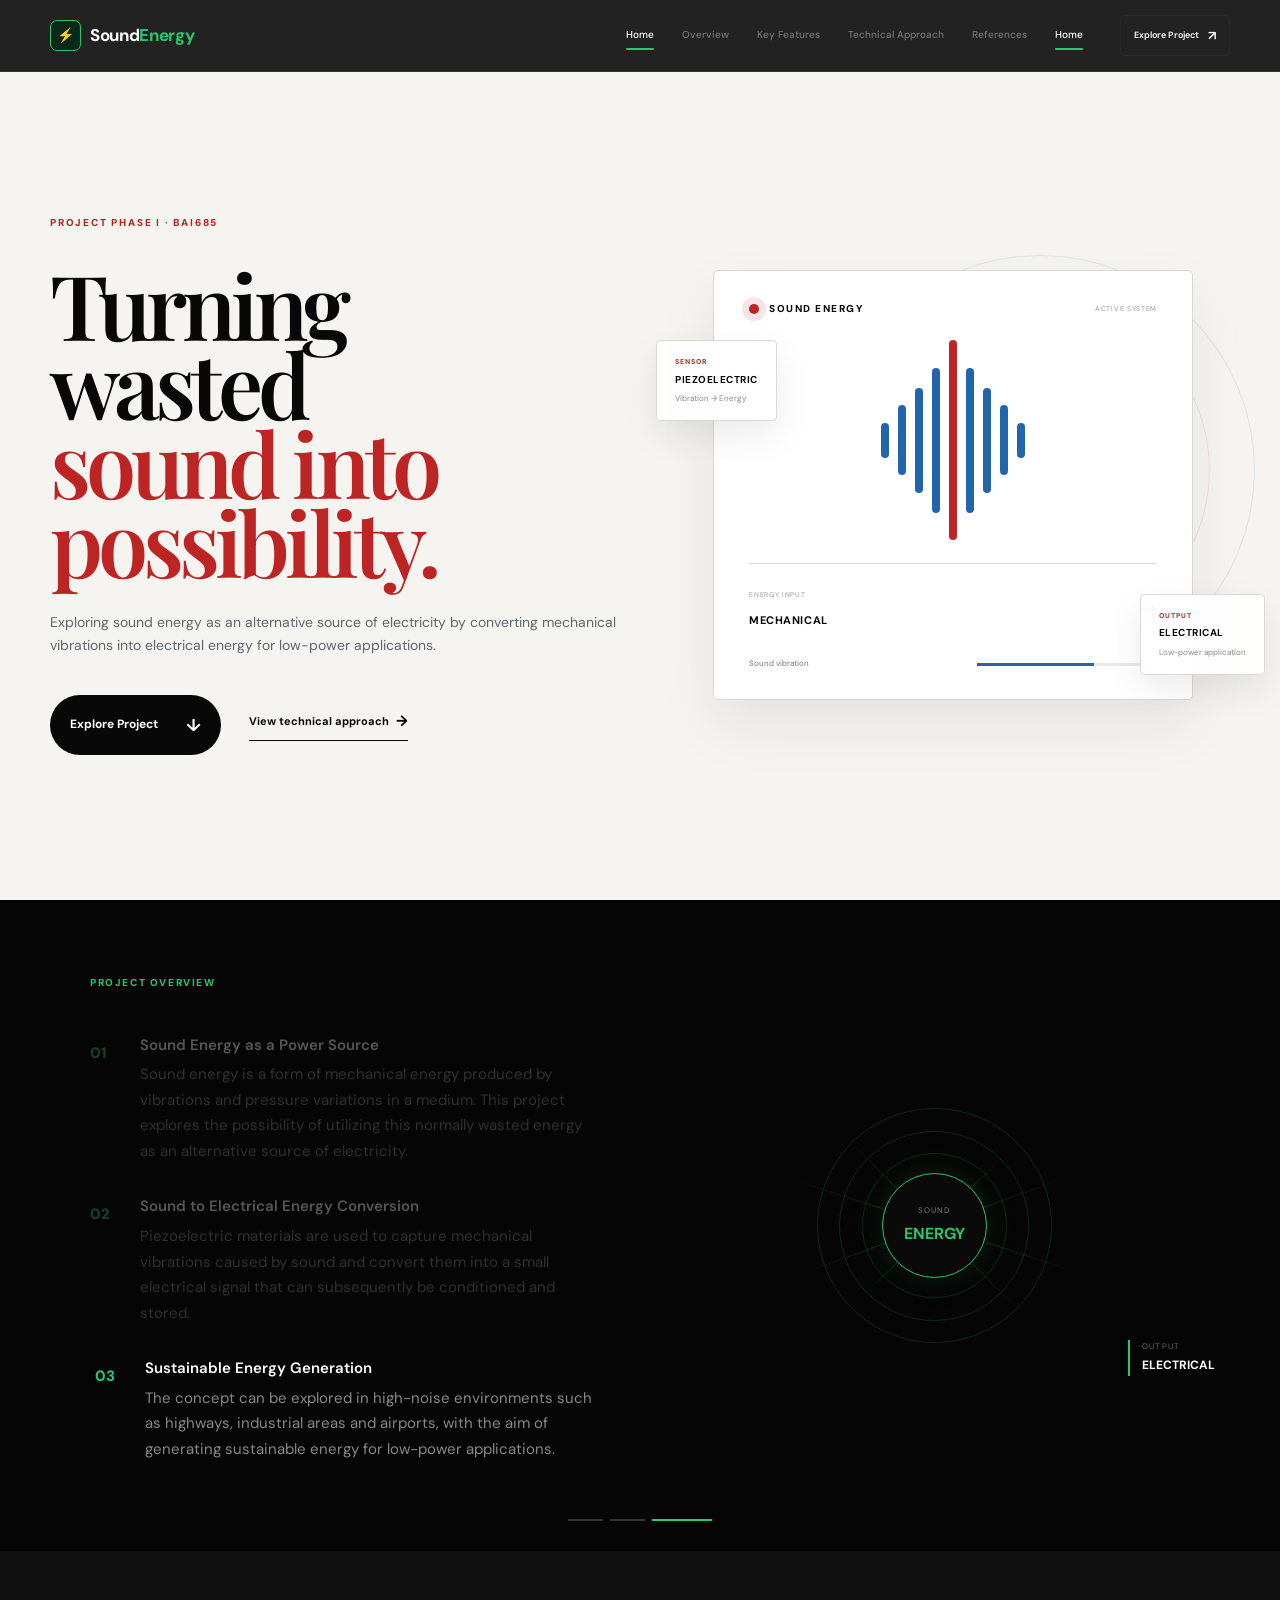
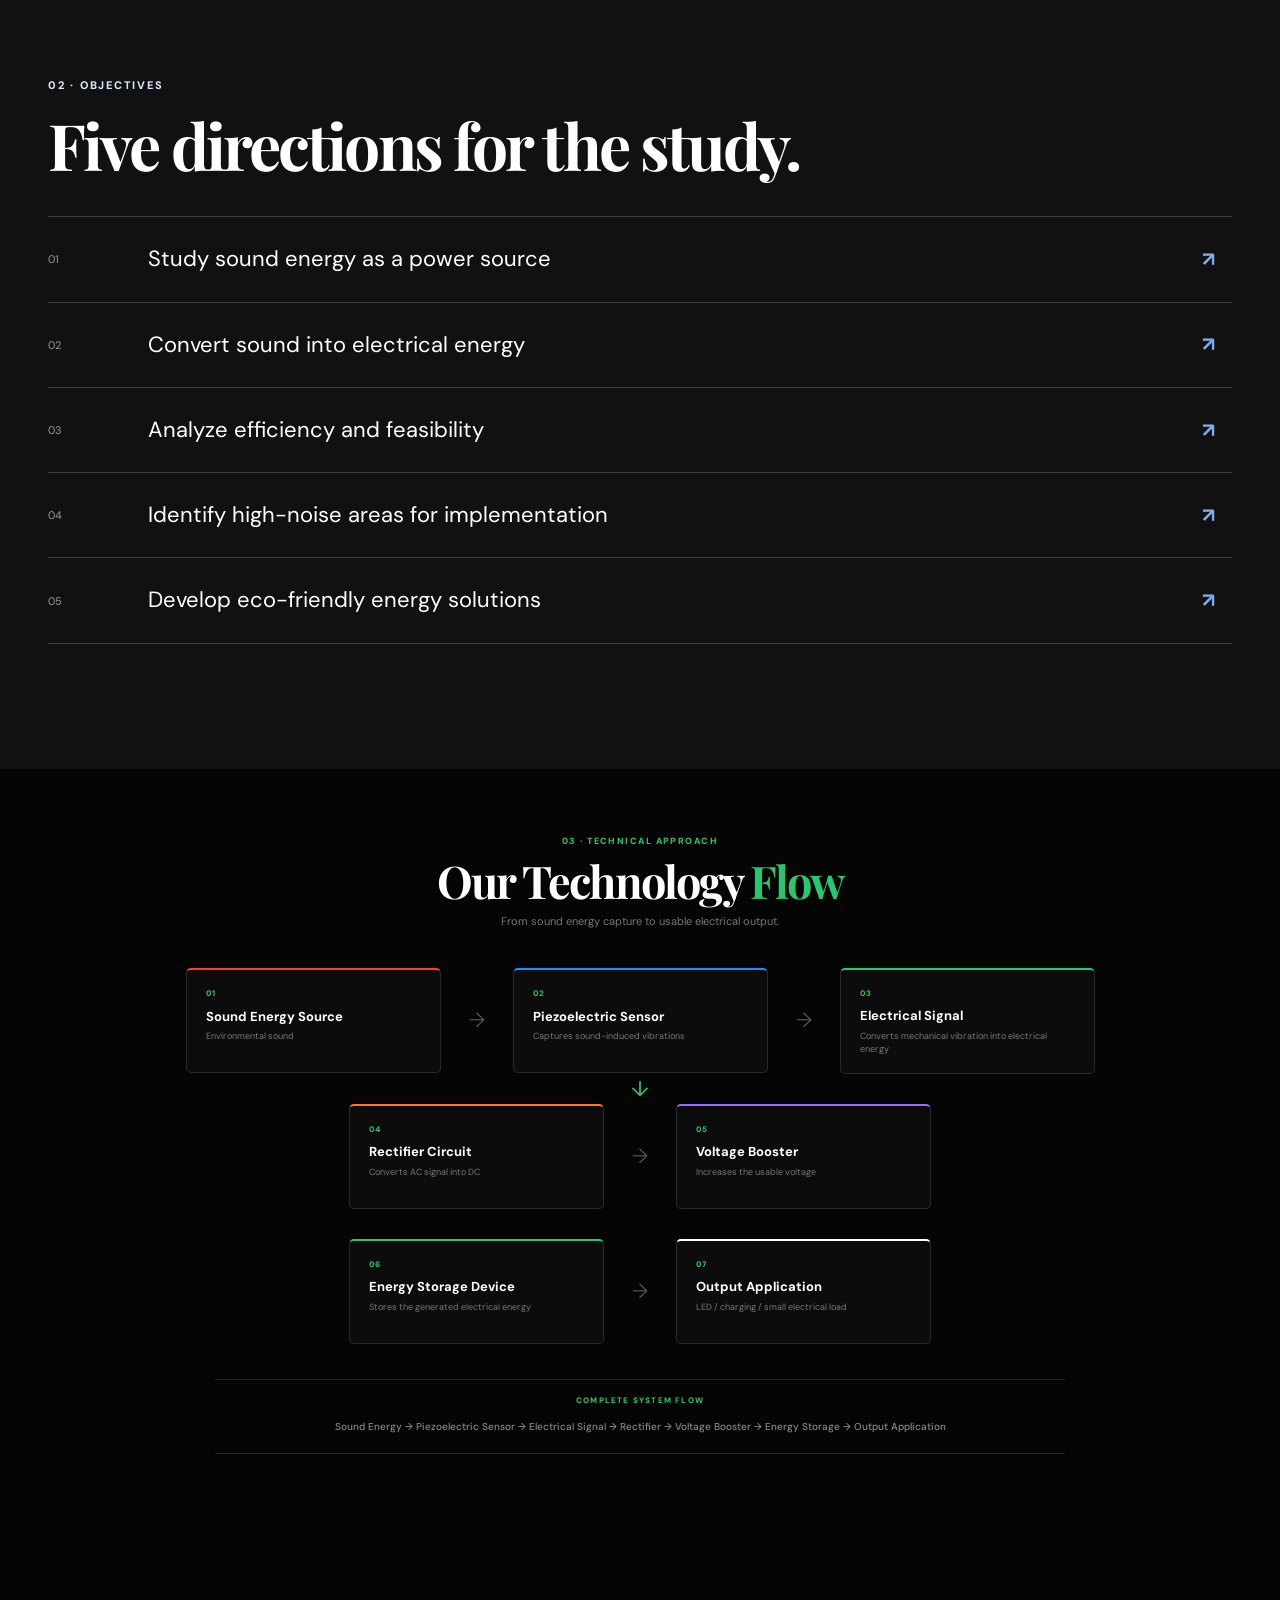
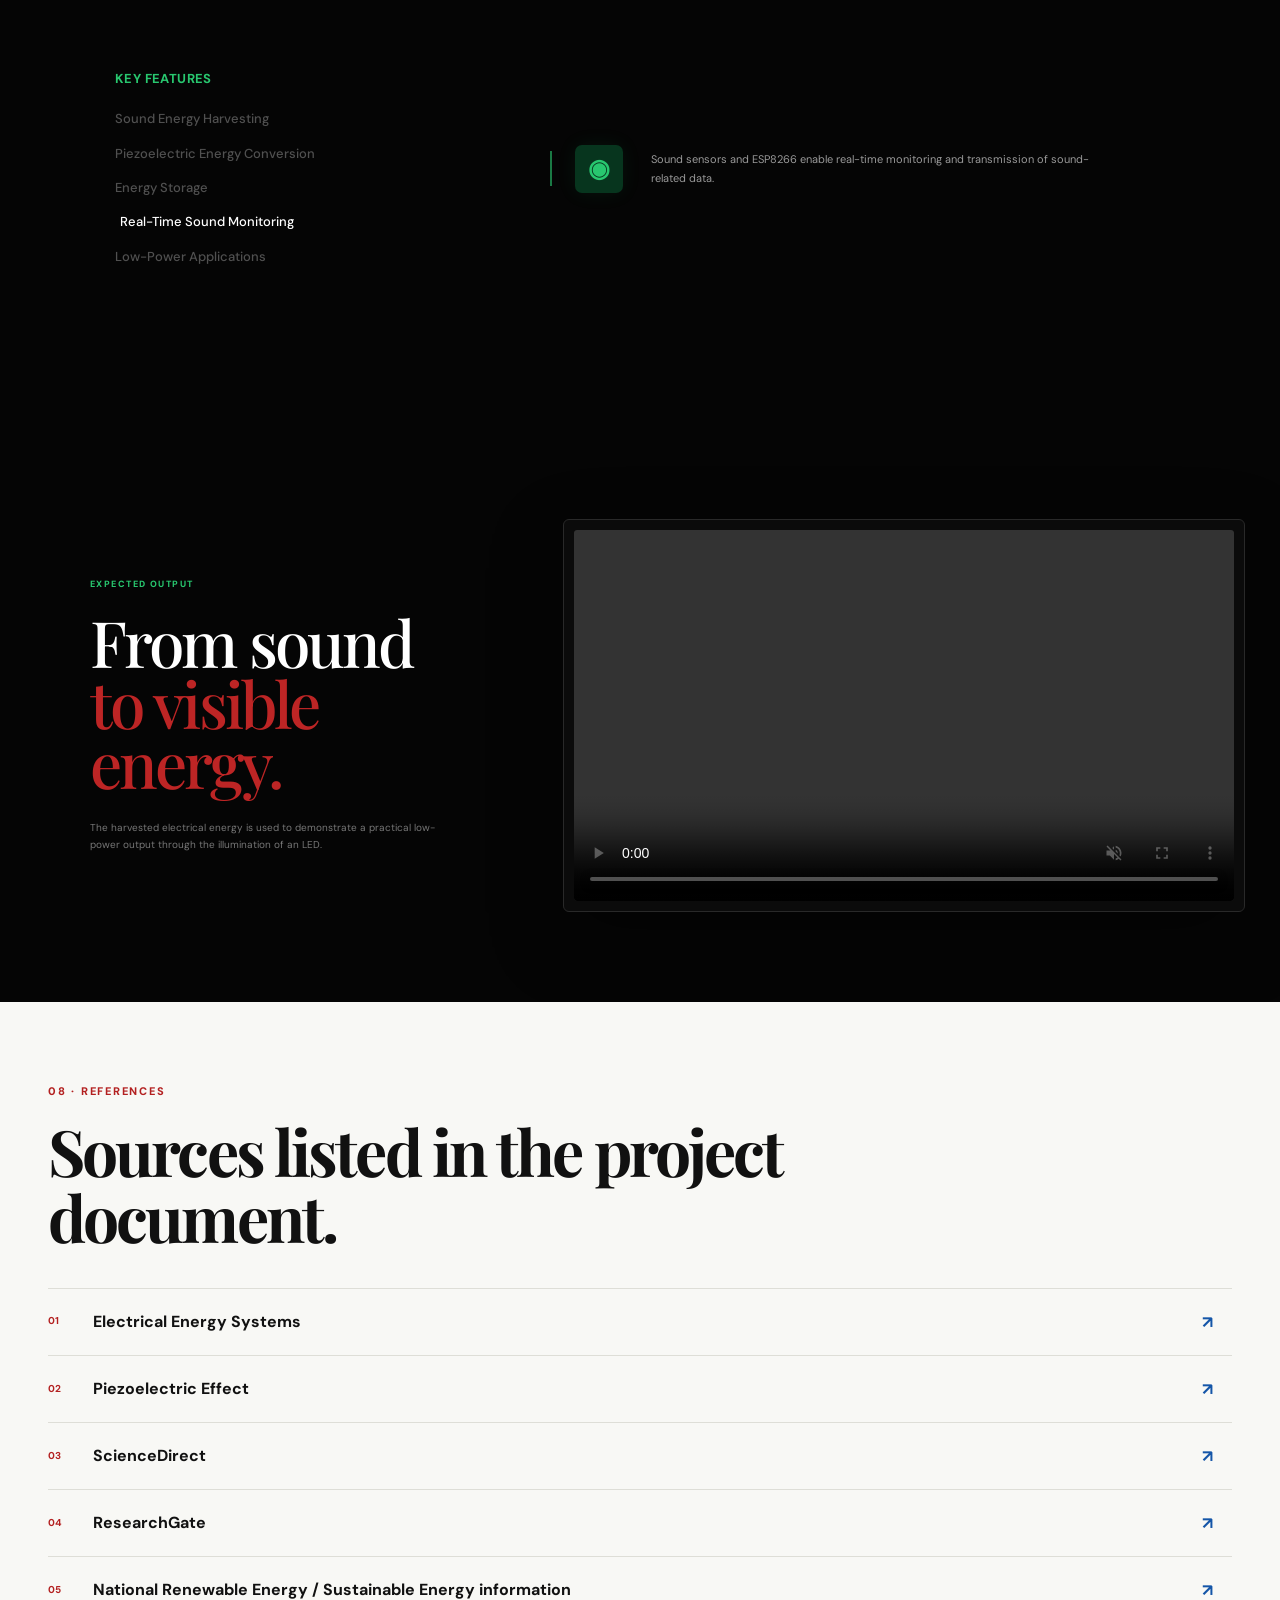
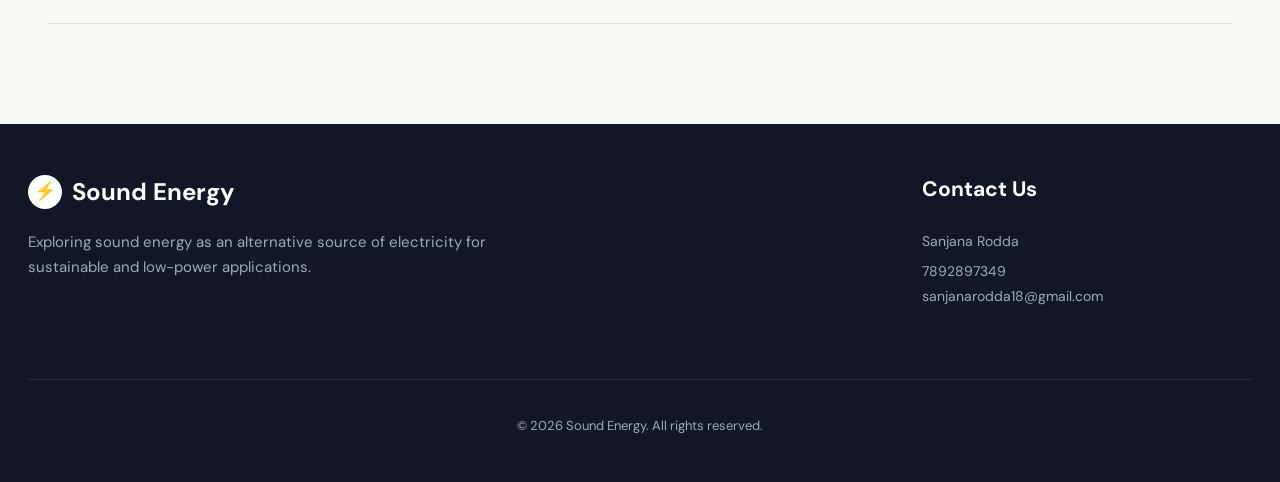
==== commit 318bb262: "Update index.html" ====
--- a/index.html
+++ b/index.html
@@ -935,17 +935,22 @@
 
         <!-- VIDEO -->
 
-        <div class="output-video-wrapper">
-
-            <video class="output-video" autoplay="" muted="" loop="" playsinline="" preload="metadata">
-
-                <source src="video.mp4" type="video/mp4">
-
-                Your browser does not support
-                HTML5 video.
-
-            </video>
-
+       <!-- VIDEO -->
+<div class="output-video-wrapper">
+    <video
+        class="output-video"
+        controls
+        autoplay
+        muted
+        loop
+        playsinline
+        preload="auto">
+        
+        <source src="./video.mp4" type="video/mp4">
+        
+        Your browser does not support HTML5 video.
+    </video>
+</div>
 
             <!-- Video label -->
 
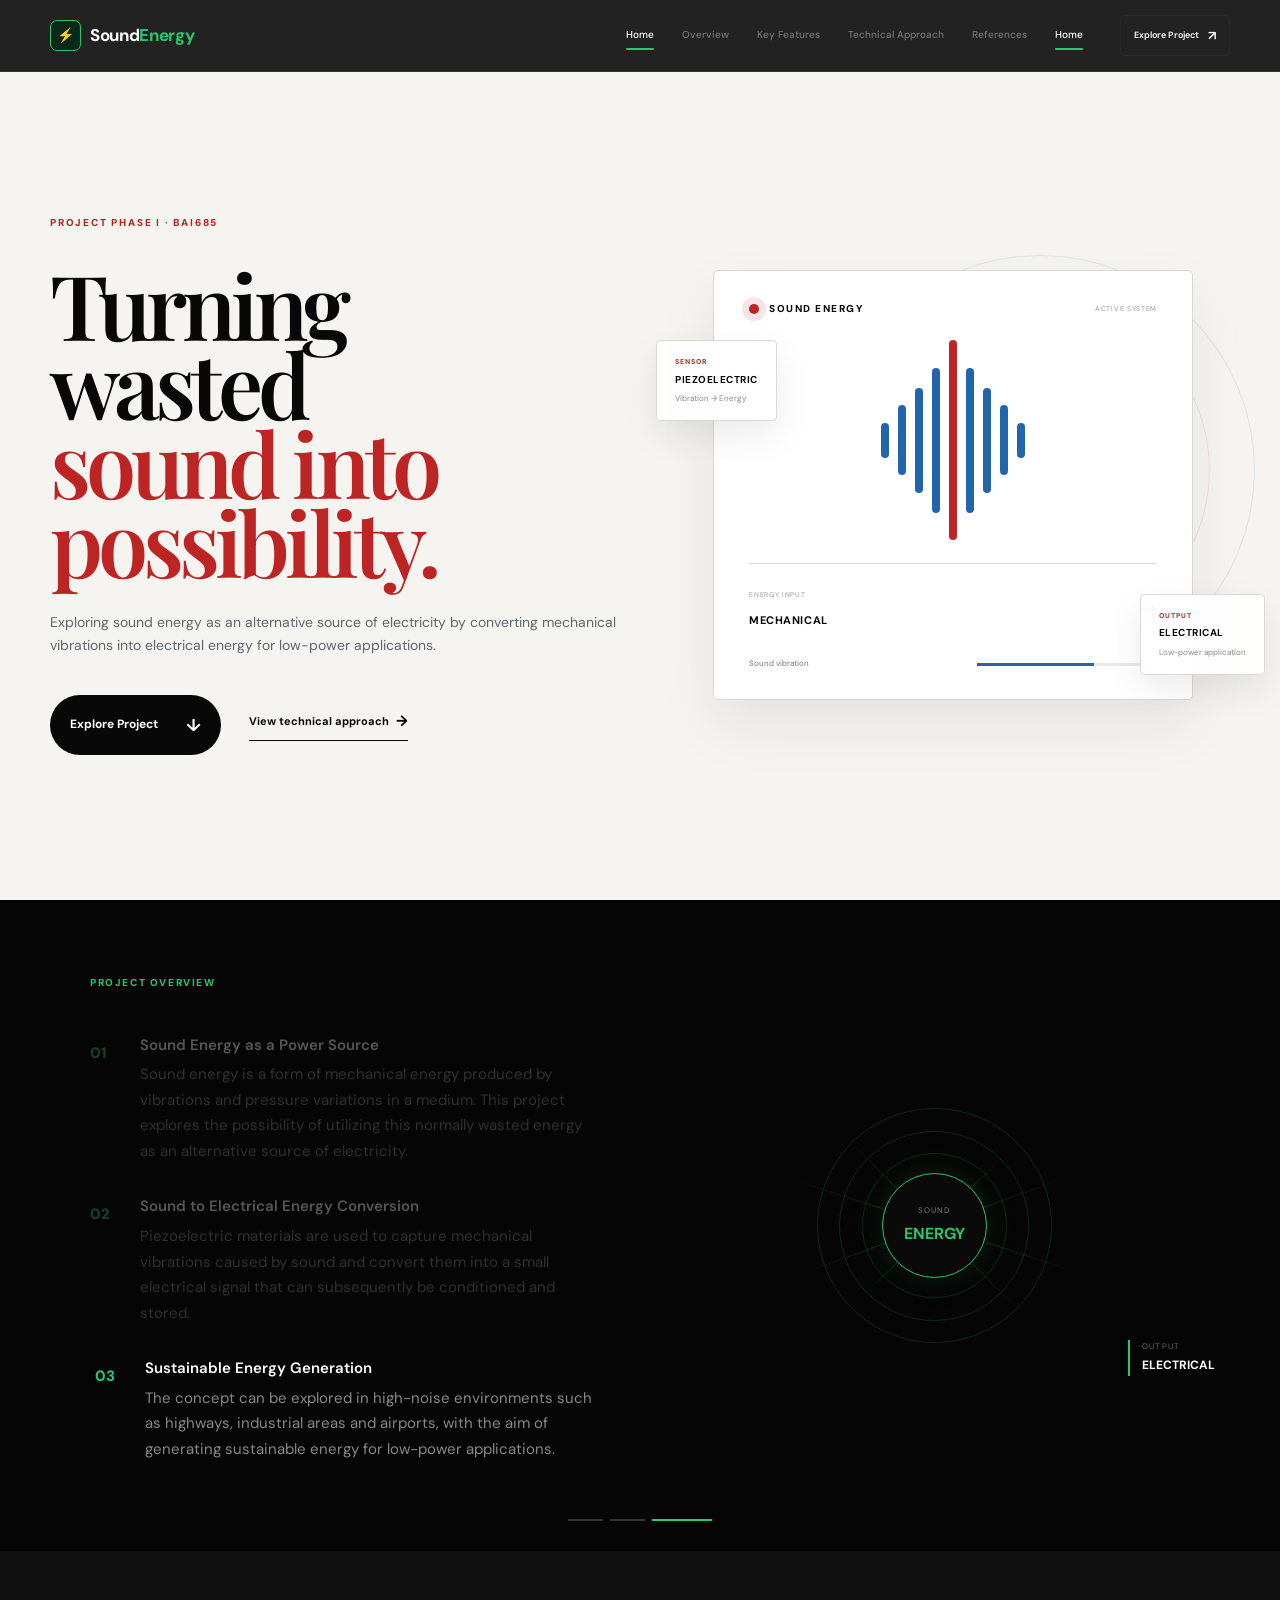
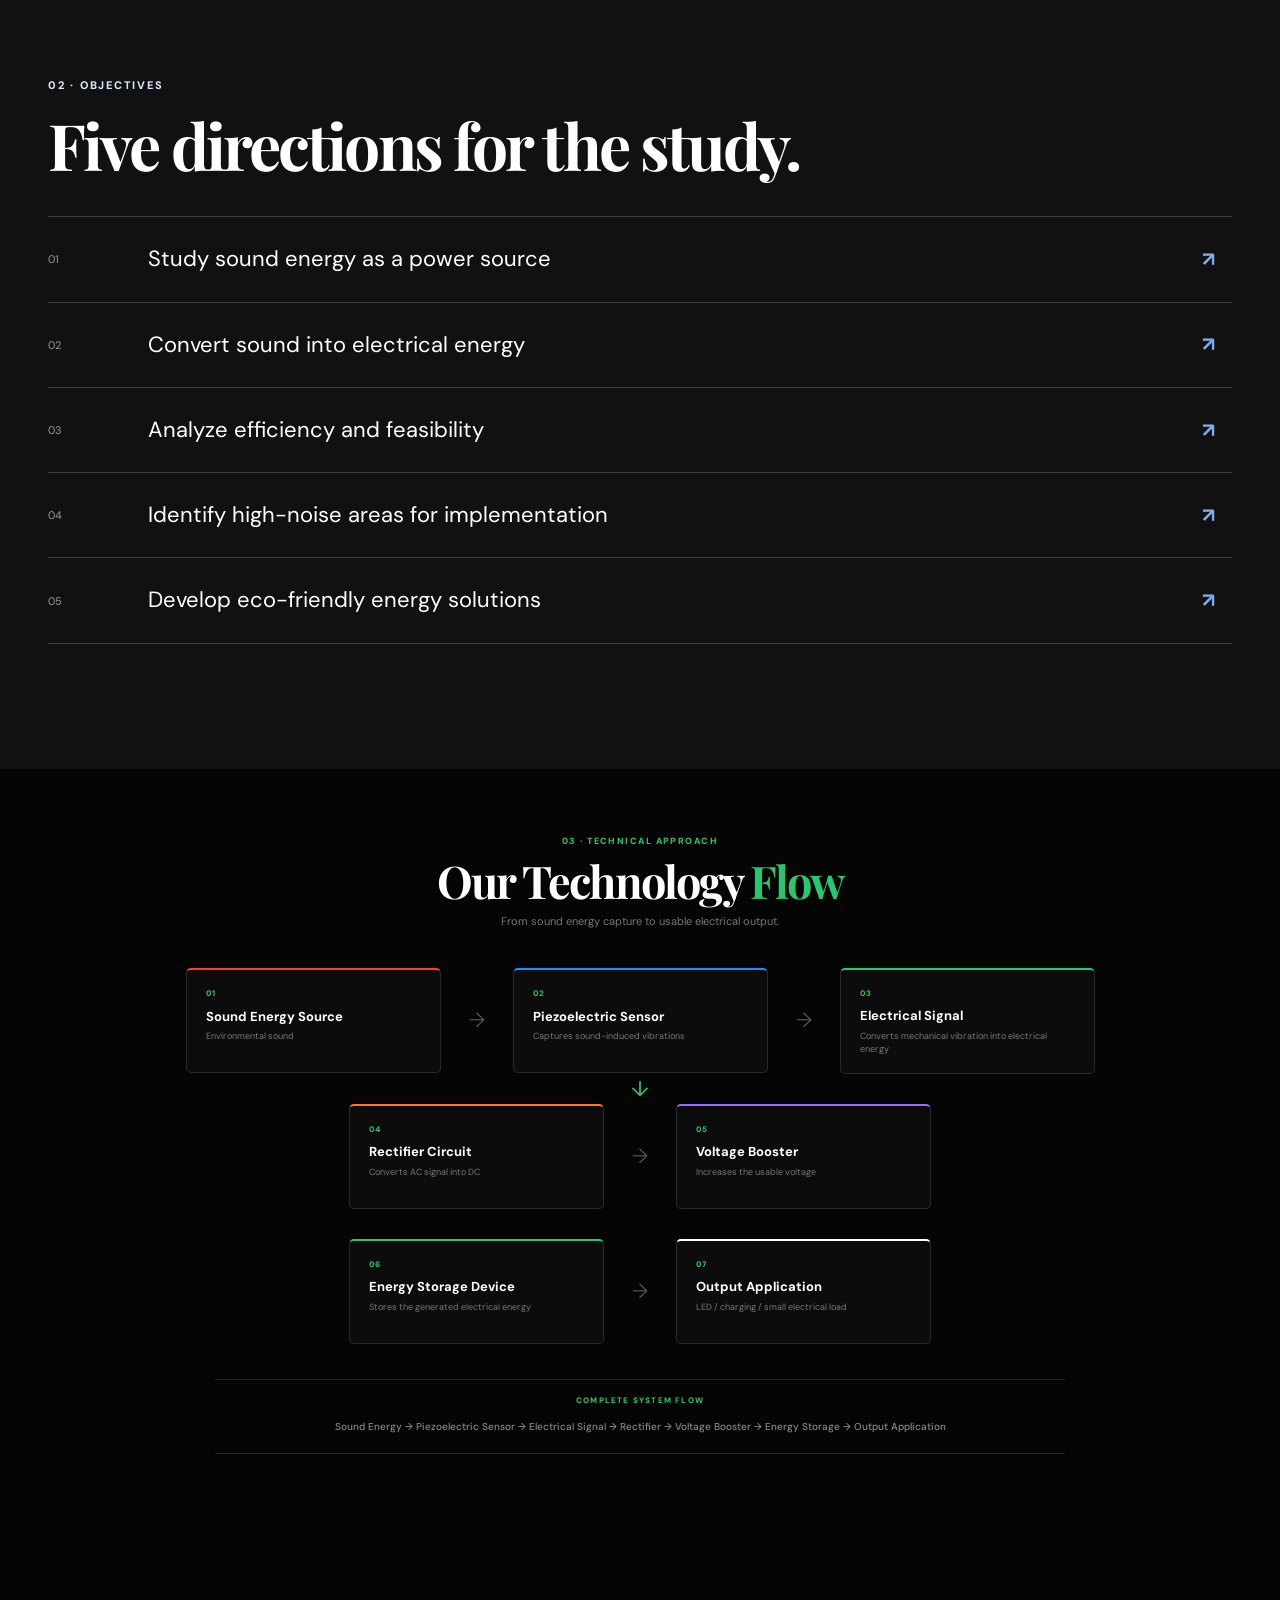
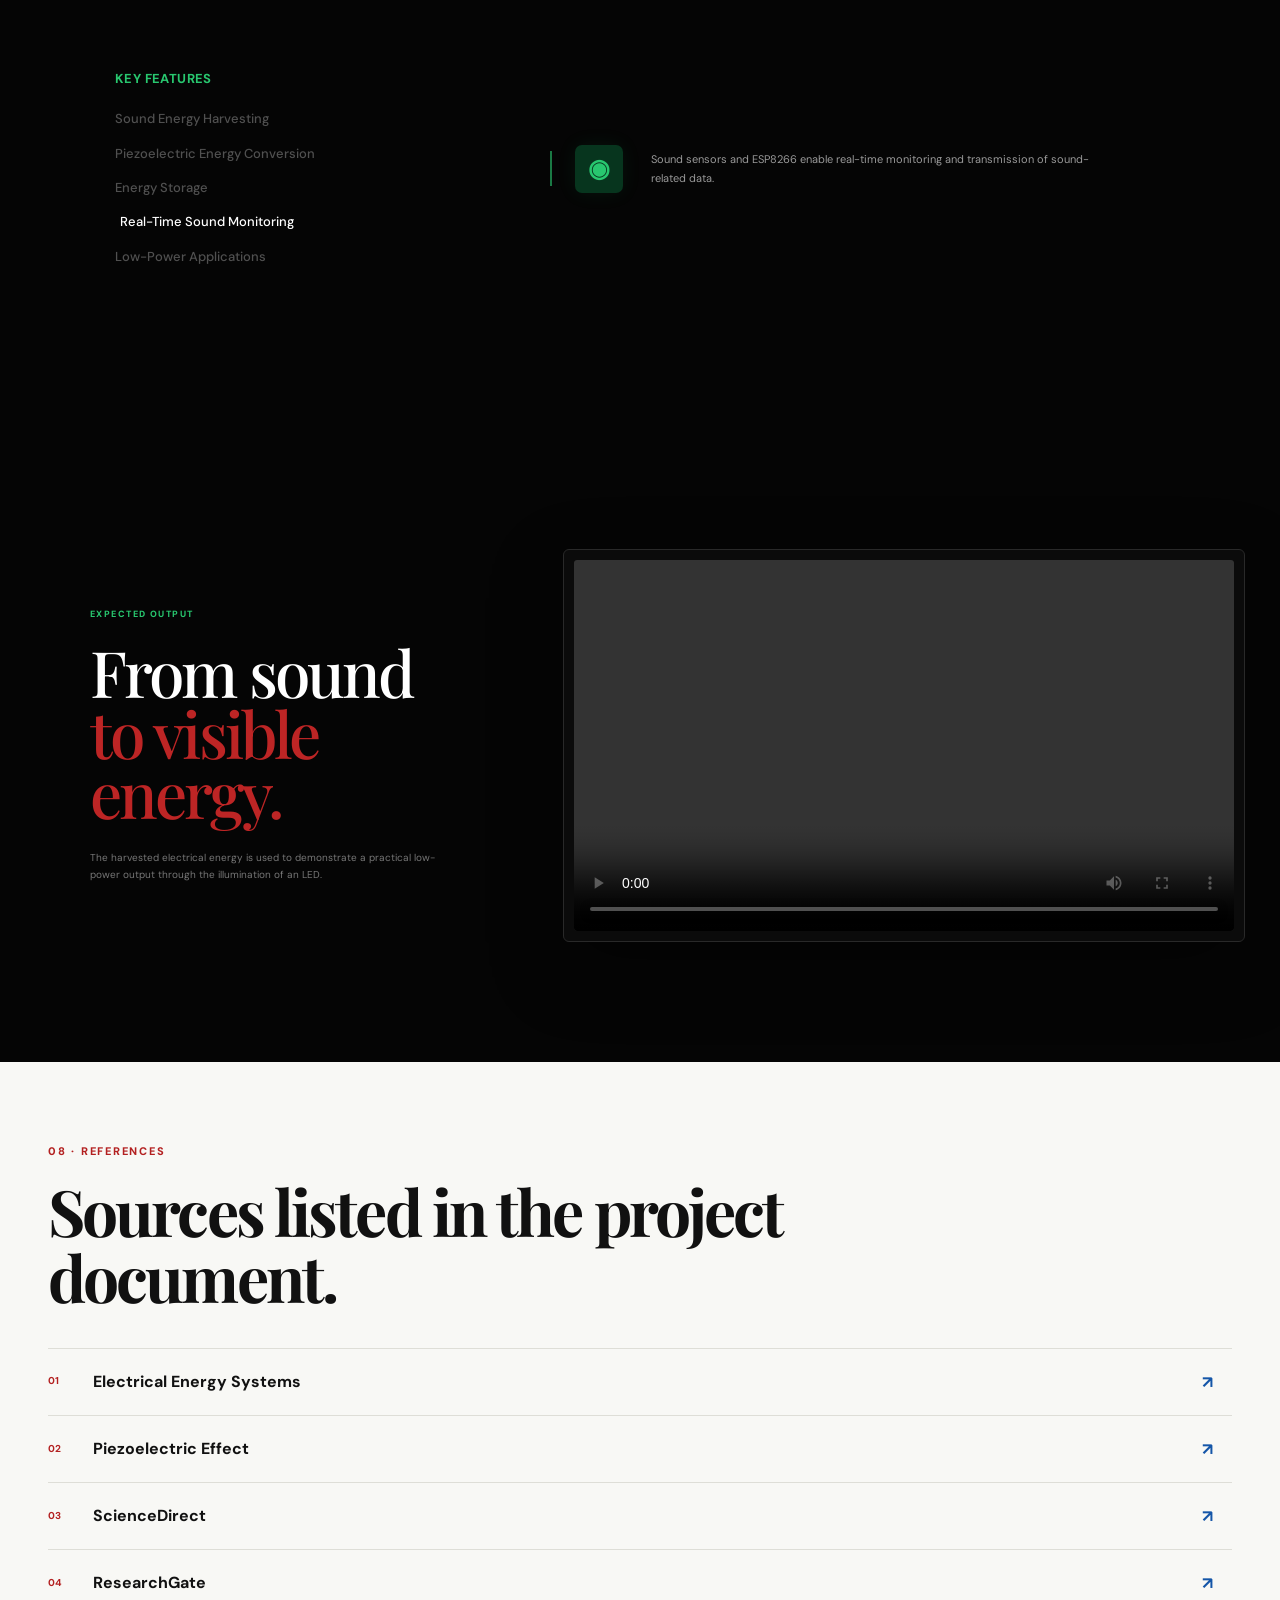
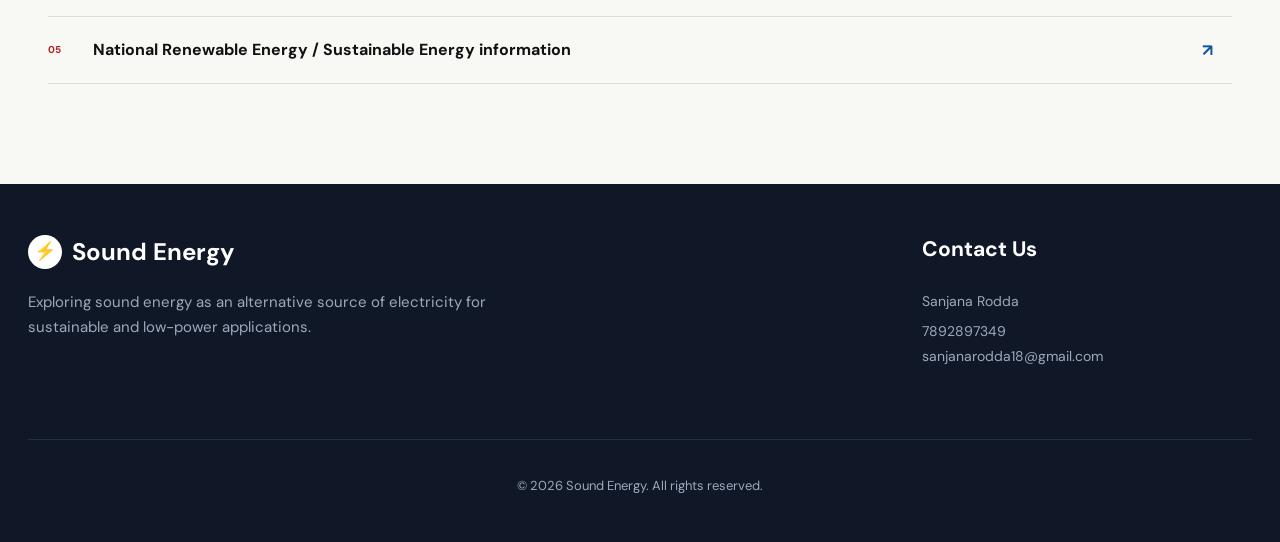
==== commit 9a33a58a: "Update index.html" ====
--- a/index.html
+++ b/index.html
@@ -936,19 +936,14 @@
         <!-- VIDEO -->
 
        <!-- VIDEO -->
+<!-- VIDEO -->
 <div class="output-video-wrapper">
     <video
         class="output-video"
+        src="https://rameshkulkarni377-glitch.github.io/webpage/video.mp4"
         controls
-        autoplay
-        muted
-        loop
         playsinline
-        preload="auto">
-        
-        <source src="./video.mp4" type="video/mp4">
-        
-        Your browser does not support HTML5 video.
+        preload="metadata">
     </video>
 </div>
 
--- a/style.css
+++ b/style.css
@@ -28,6 +28,21 @@
 
     --shadow:
         0 20px 60px rgba(17,17,17,.08);
+}
+.output-video-wrapper {
+    width: 100%;
+    max-width: 900px;
+    margin: 30px auto;
+    overflow: hidden;
+    border-radius: 15px;
+}
+
+.output-video {
+    display: block;
+    width: 100%;
+    height: auto;
+    max-height: 500px;
+    object-fit: contain;
 }
 
 
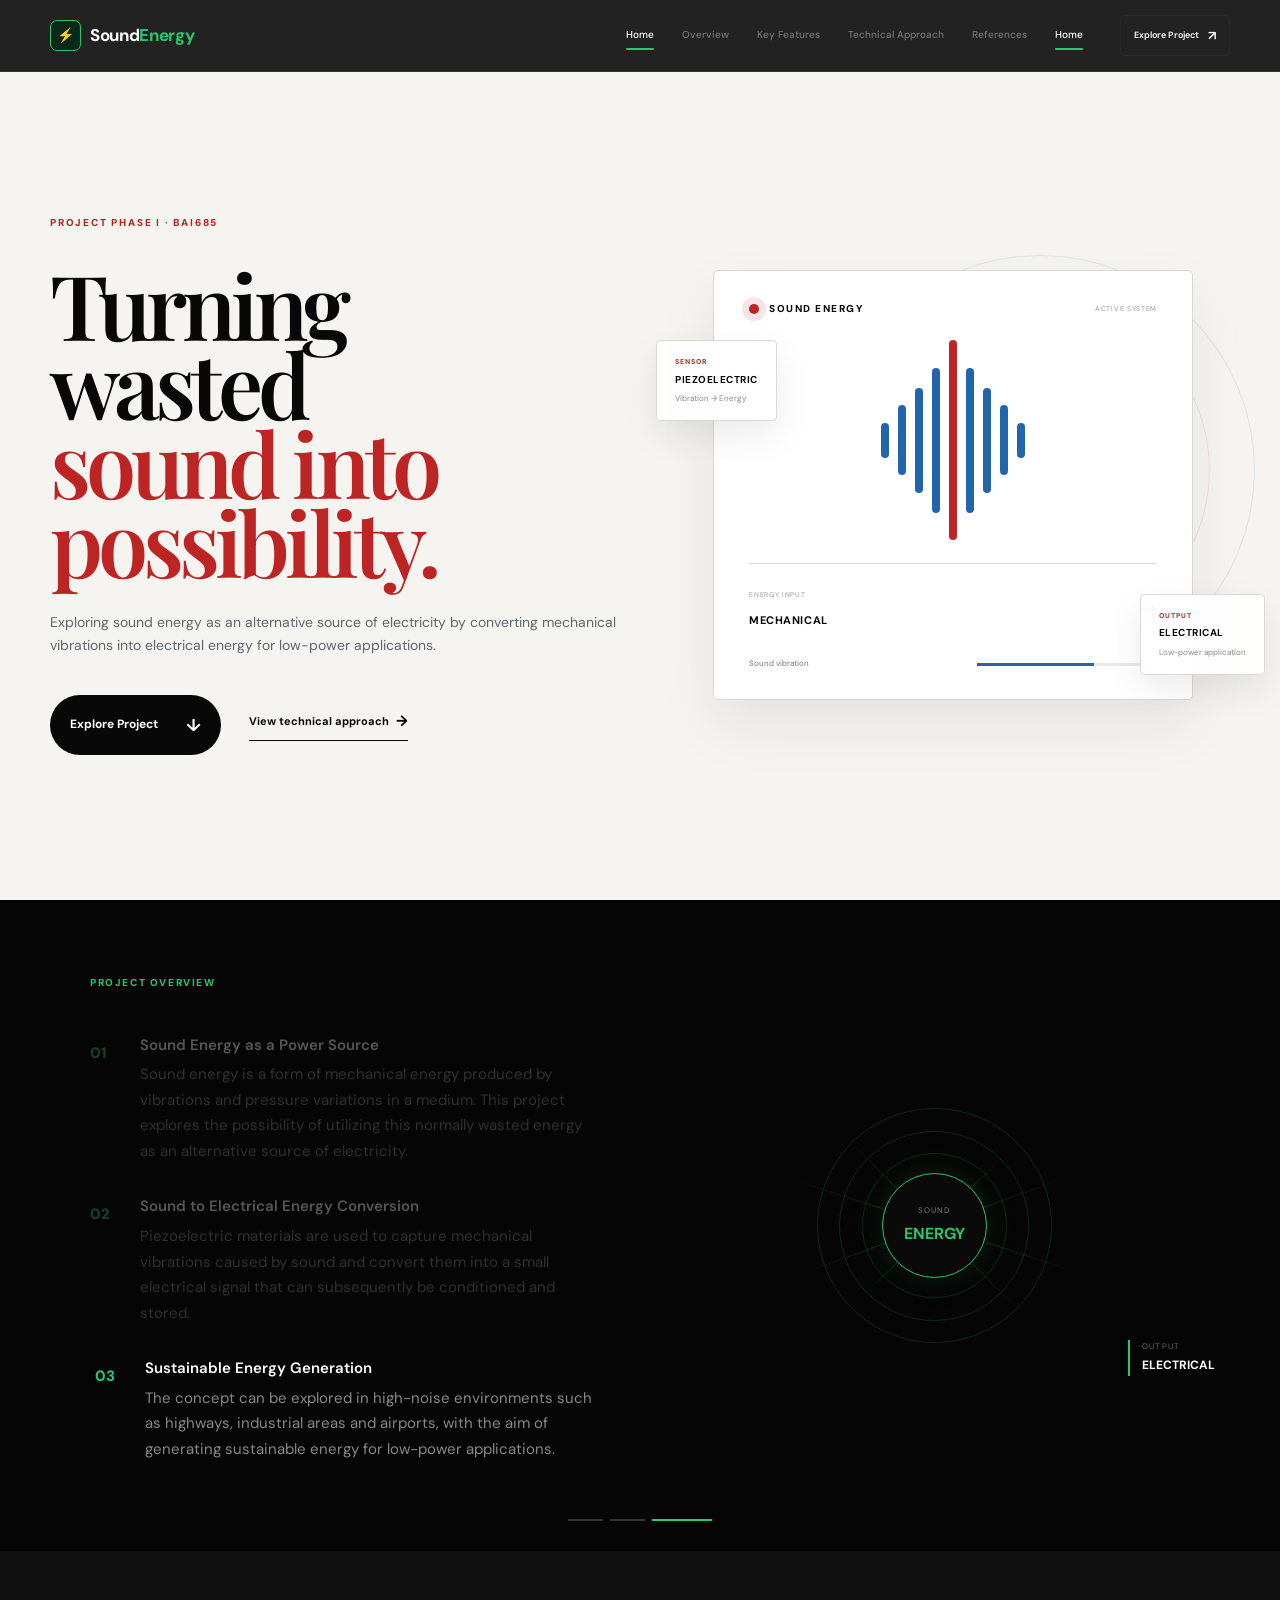
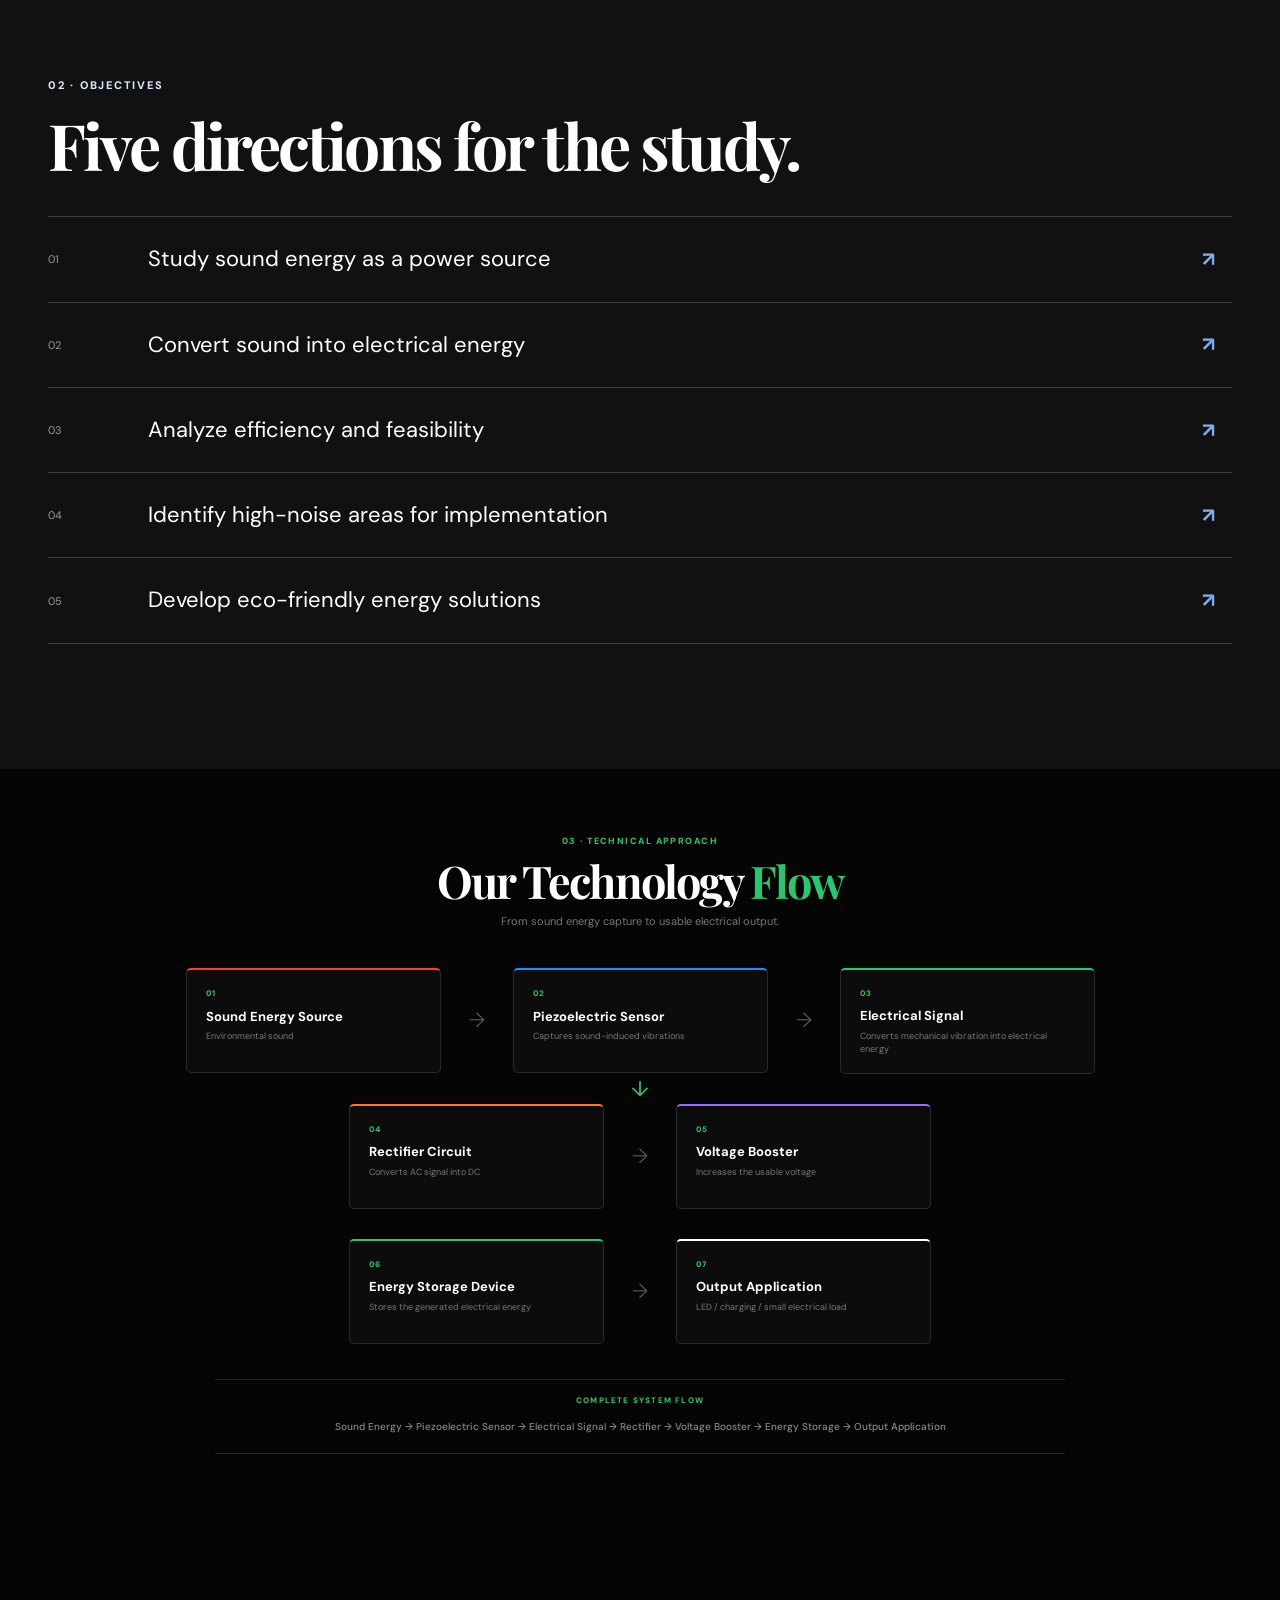
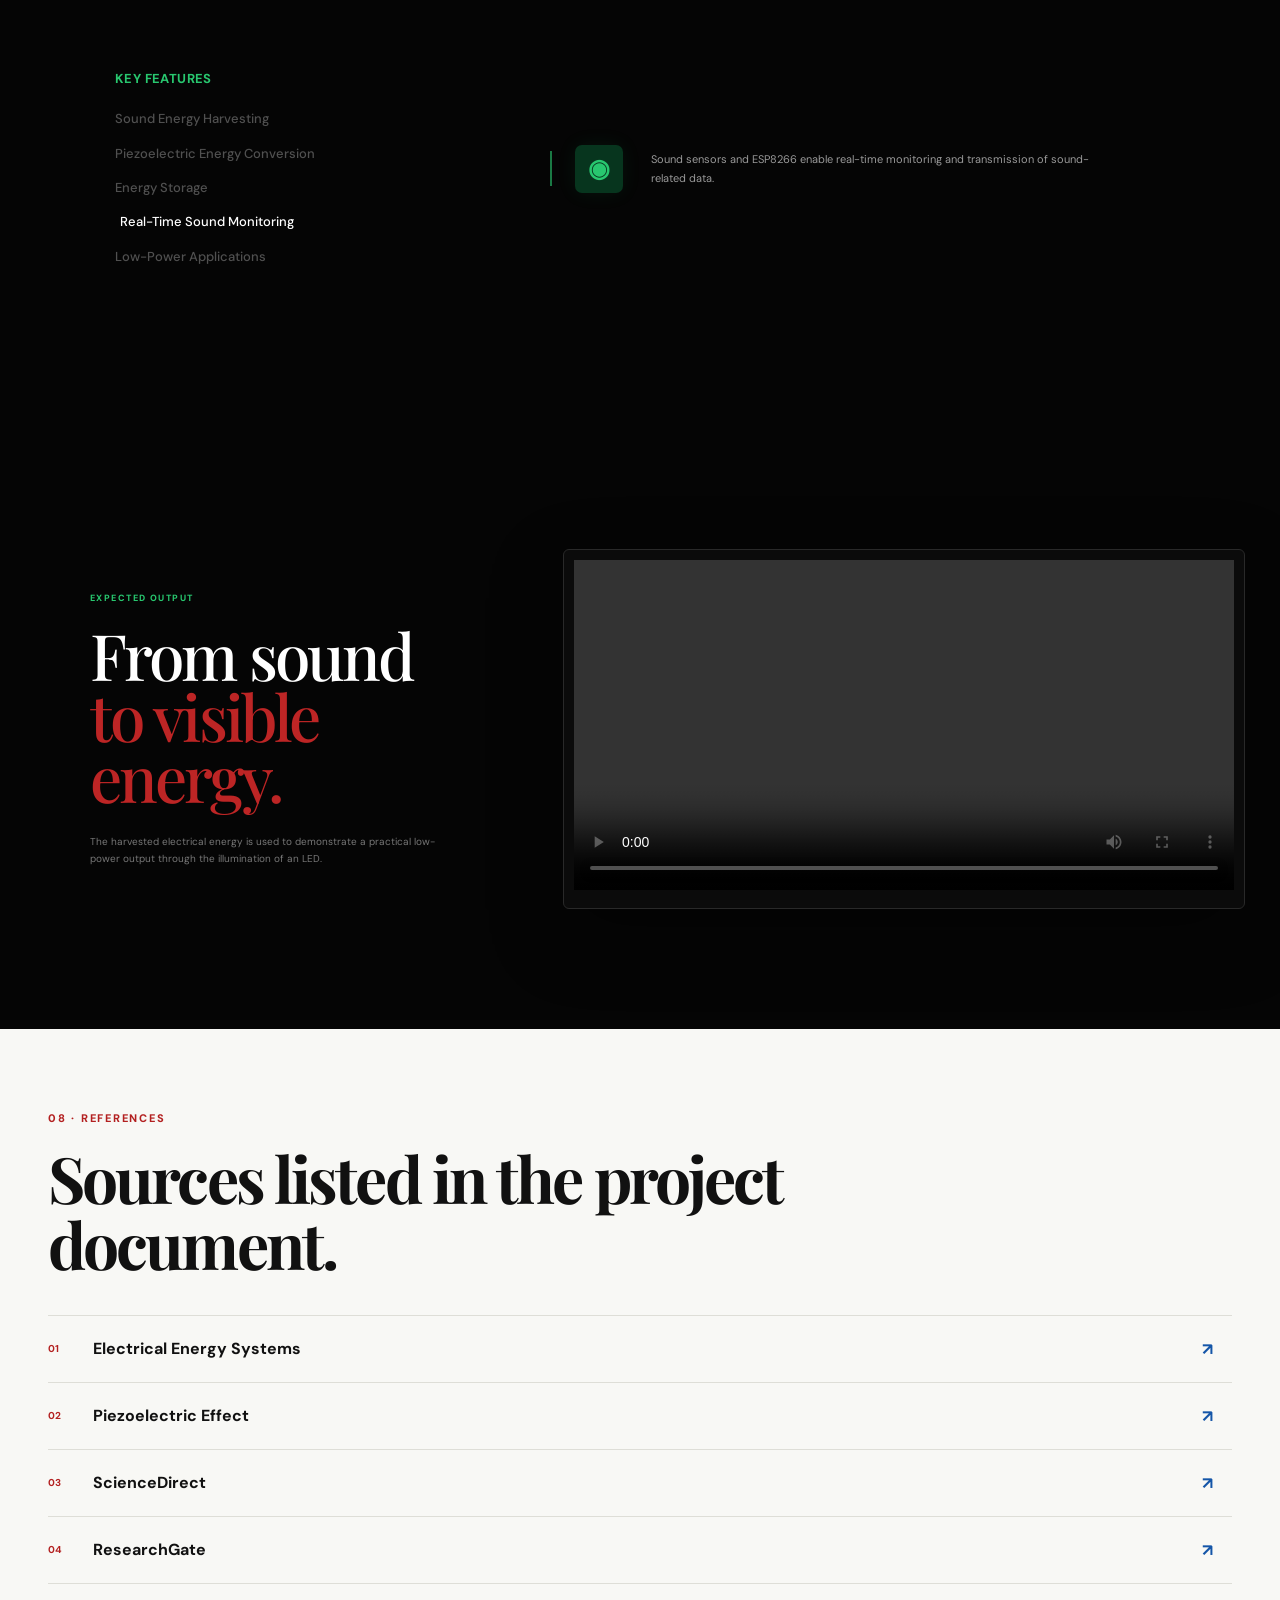
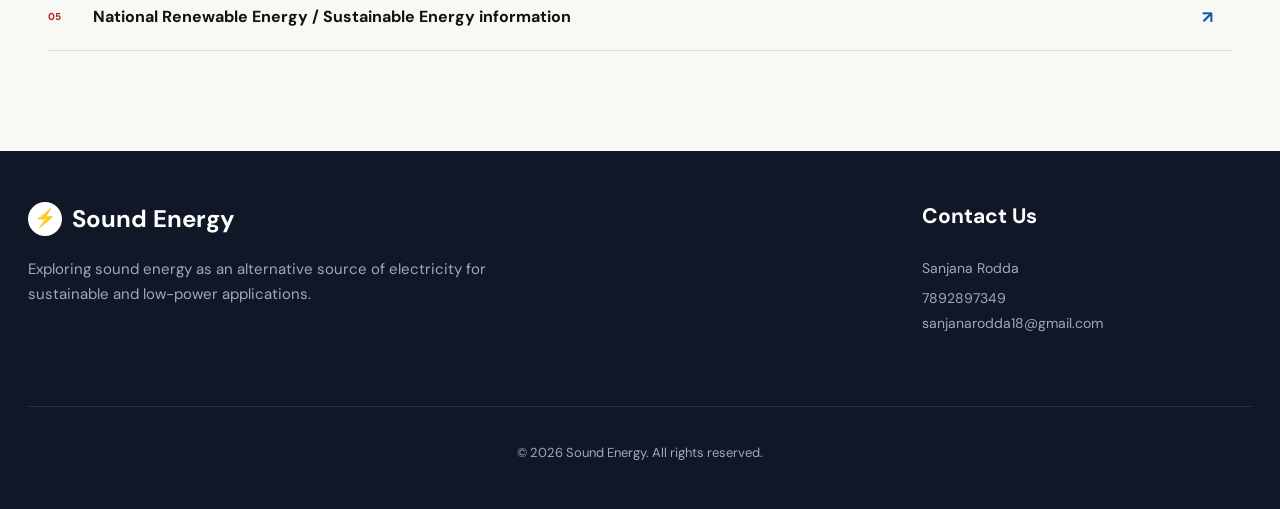
==== commit 7bc5f45d: "Update index.html" ====
--- a/index.html
+++ b/index.html
@@ -938,13 +938,10 @@
        <!-- VIDEO -->
 <!-- VIDEO -->
 <div class="output-video-wrapper">
-    <video
-        class="output-video"
-        src="https://rameshkulkarni377-glitch.github.io/webpage/video.mp4"
-        controls
-        playsinline
-        preload="metadata">
-    </video>
+    <video controls playsinline width="100%">
+  <source src="./video.mp4" type="video/mp4">
+  Your browser does not support video playback.
+</video>
 </div>
 
             <!-- Video label -->
--- a/style.css
+++ b/style.css
@@ -44,7 +44,22 @@
     max-height: 500px;
     object-fit: contain;
 }
-
+.output-video-wrapper {
+    width: 100%;
+    max-width: 900px;
+    margin: 30px auto;
+    border-radius: 15px;
+    overflow: hidden;
+}
+
+.output-video {
+    display: block;
+    width: 100%;
+    height: auto;
+    min-height: 300px;
+    object-fit: contain;
+    background: #000;
+}
 
 html {
     scroll-behavior: smooth;
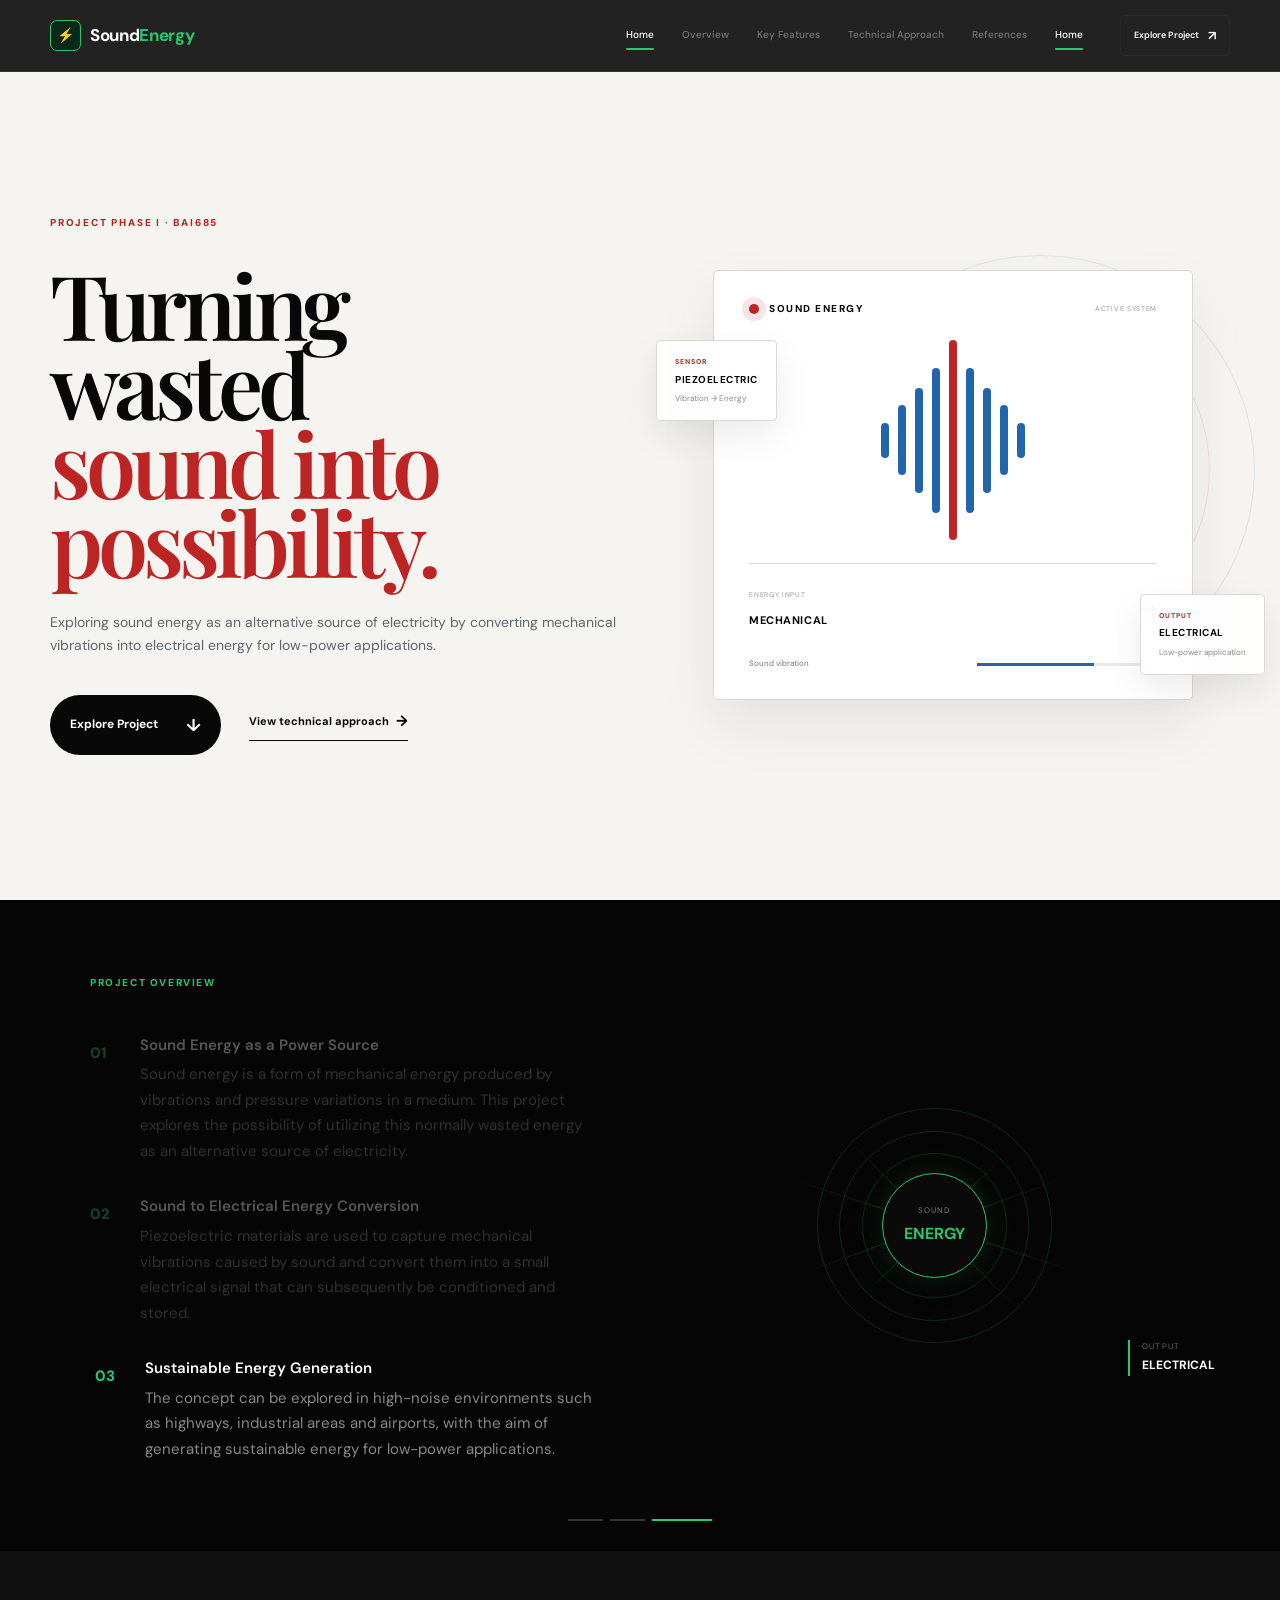
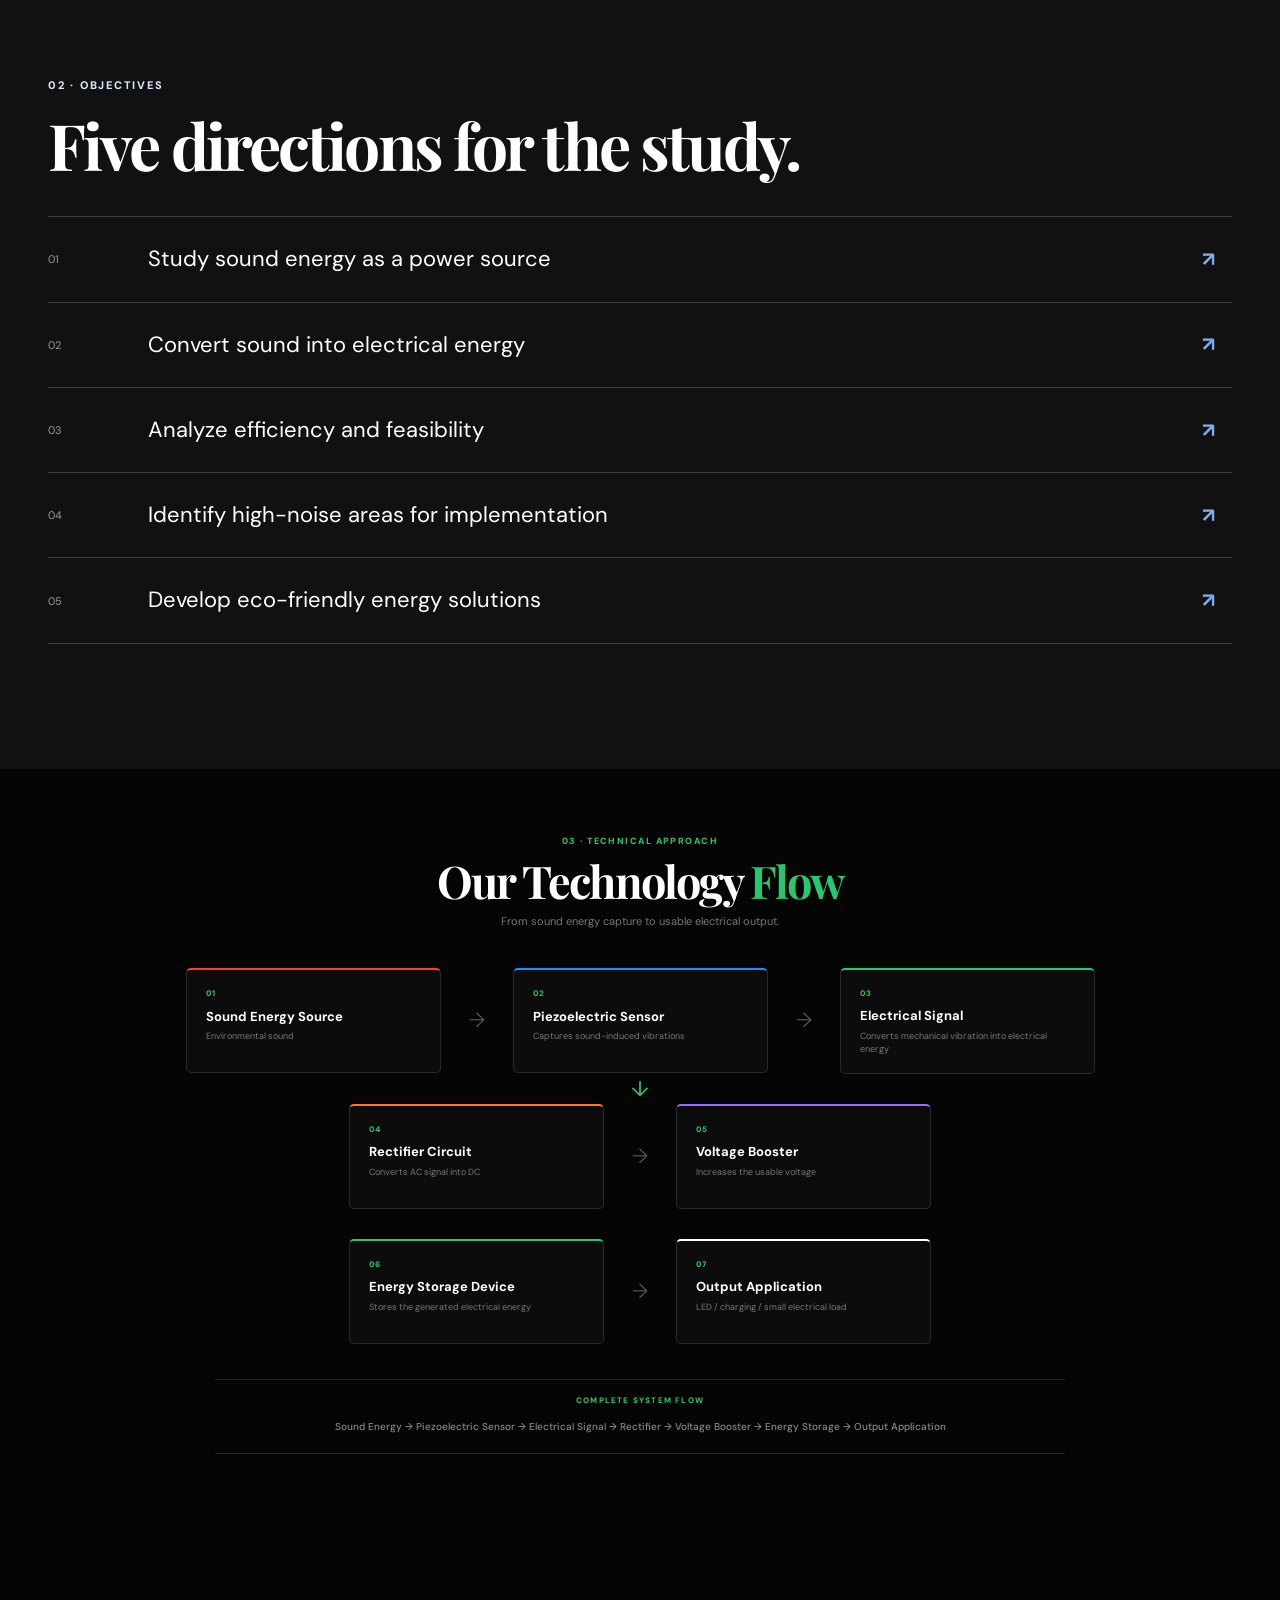
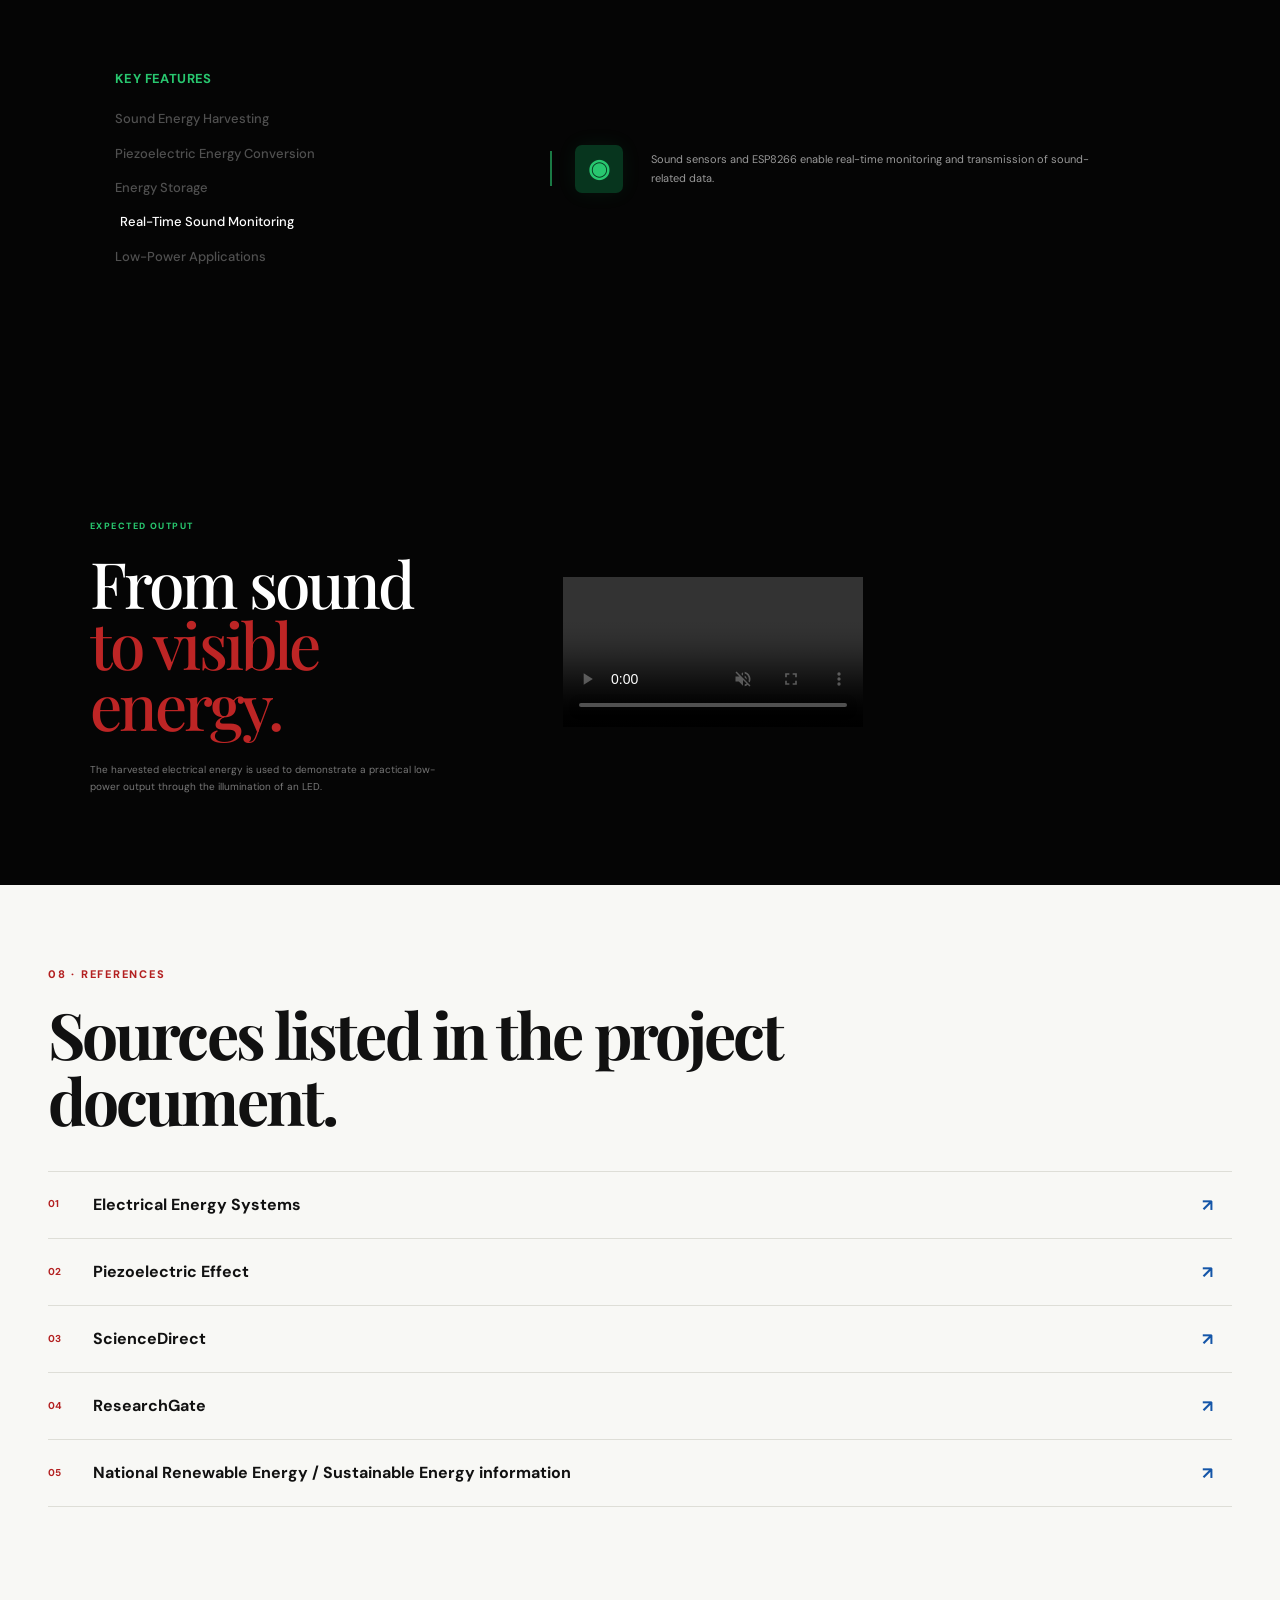
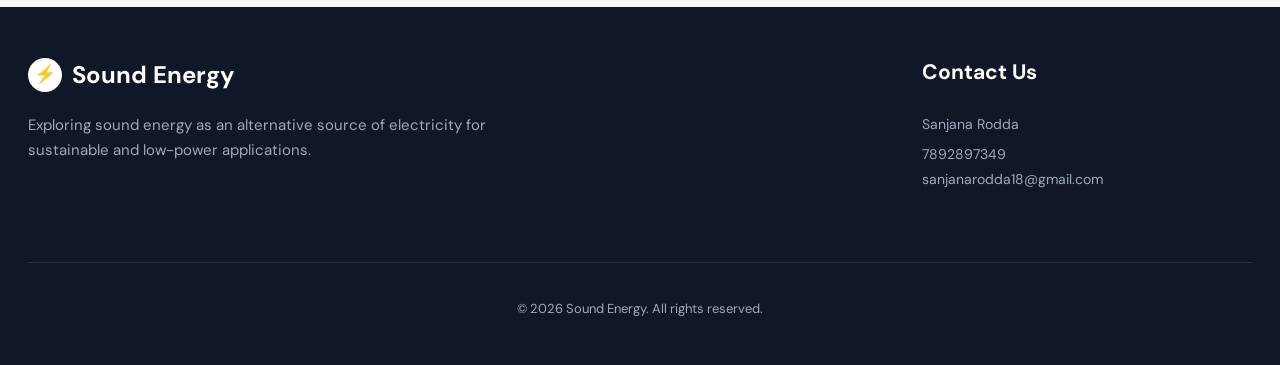
==== commit 23f4d8ac: "Update index.html" ====
--- a/index.html
+++ b/index.html
@@ -937,11 +937,19 @@
 
        <!-- VIDEO -->
 <!-- VIDEO -->
-<div class="output-video-wrapper">
-    <video controls playsinline width="100%">
-  <source src="./video.mp4" type="video/mp4">
-  Your browser does not support video playback.
-</video>
+<div class="video-container">
+  <video
+    id="mainVideo"
+    class="main-video"
+    controls
+    autoplay
+    muted
+    playsinline
+    preload="auto"
+  >
+    <source src="./video.mp4" type="video/mp4">
+    Your browser does not support video playback.
+  </video>
 </div>
 
             <!-- Video label -->
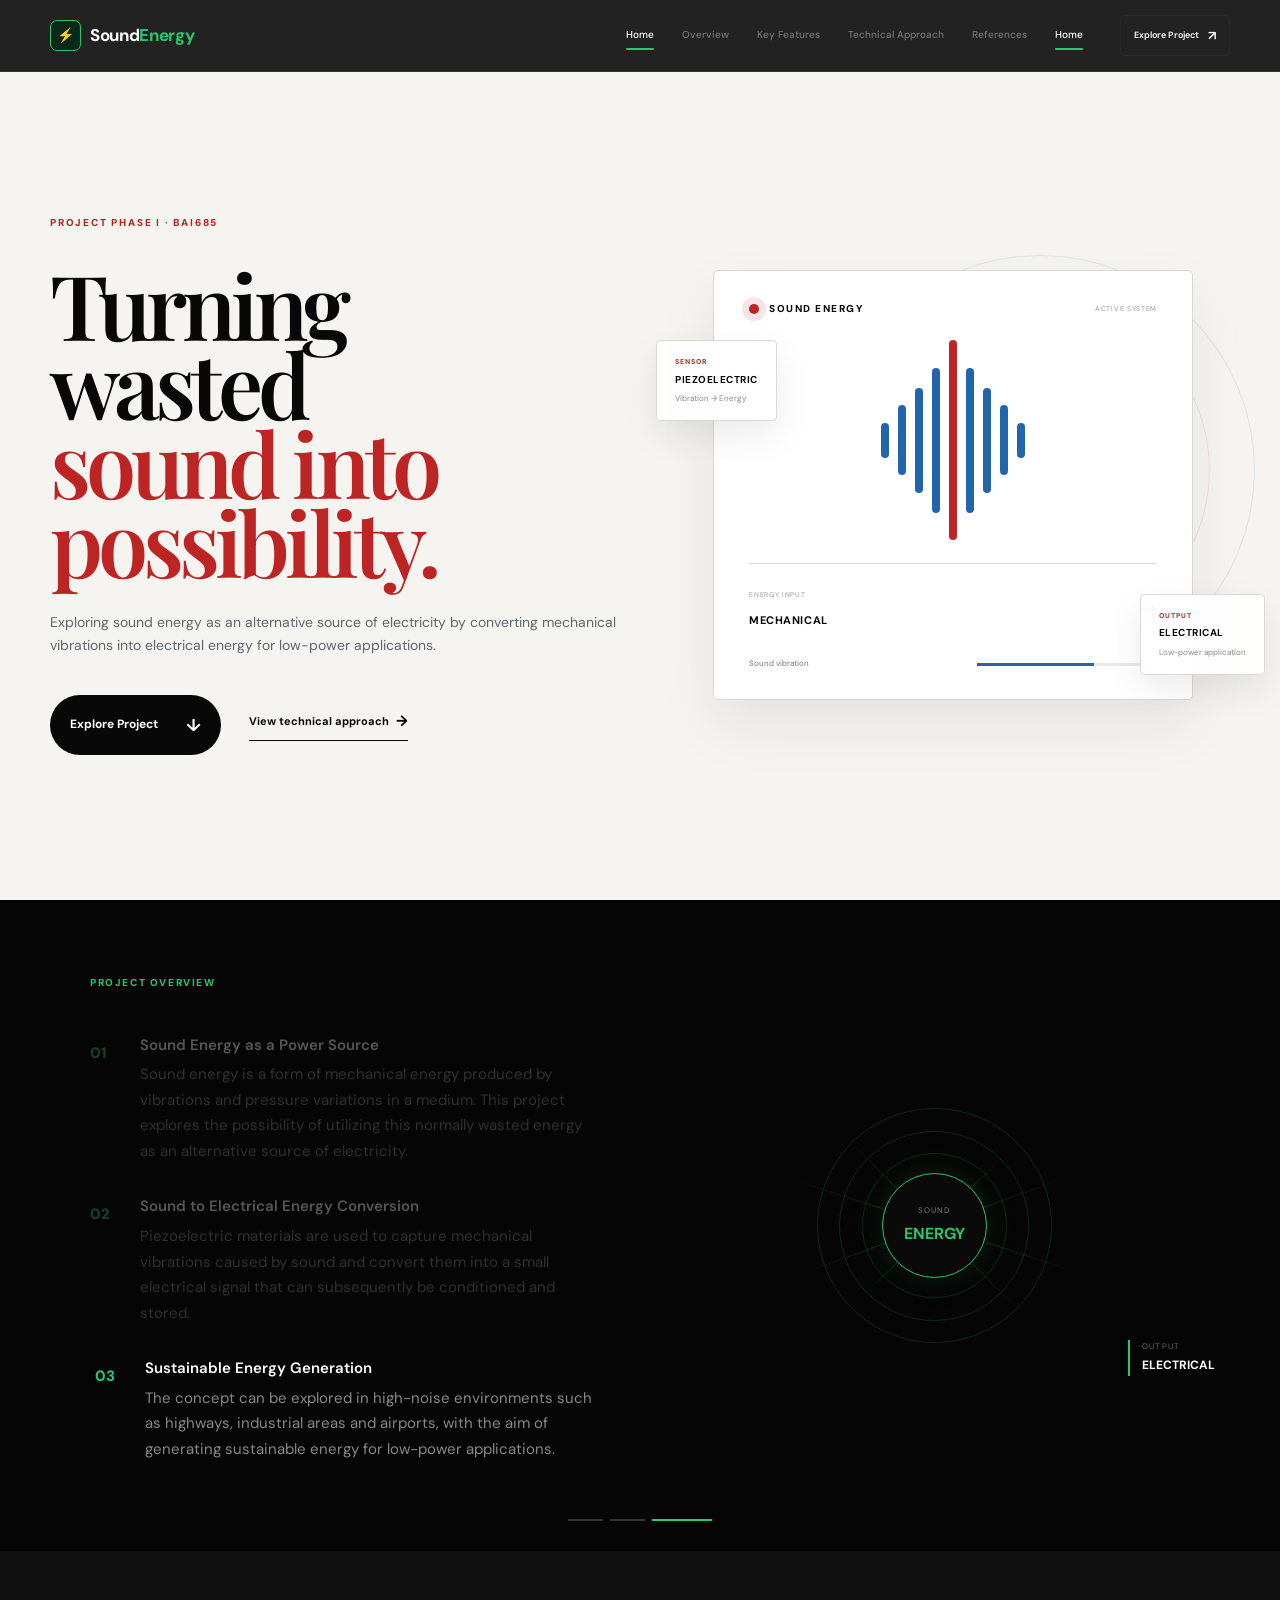
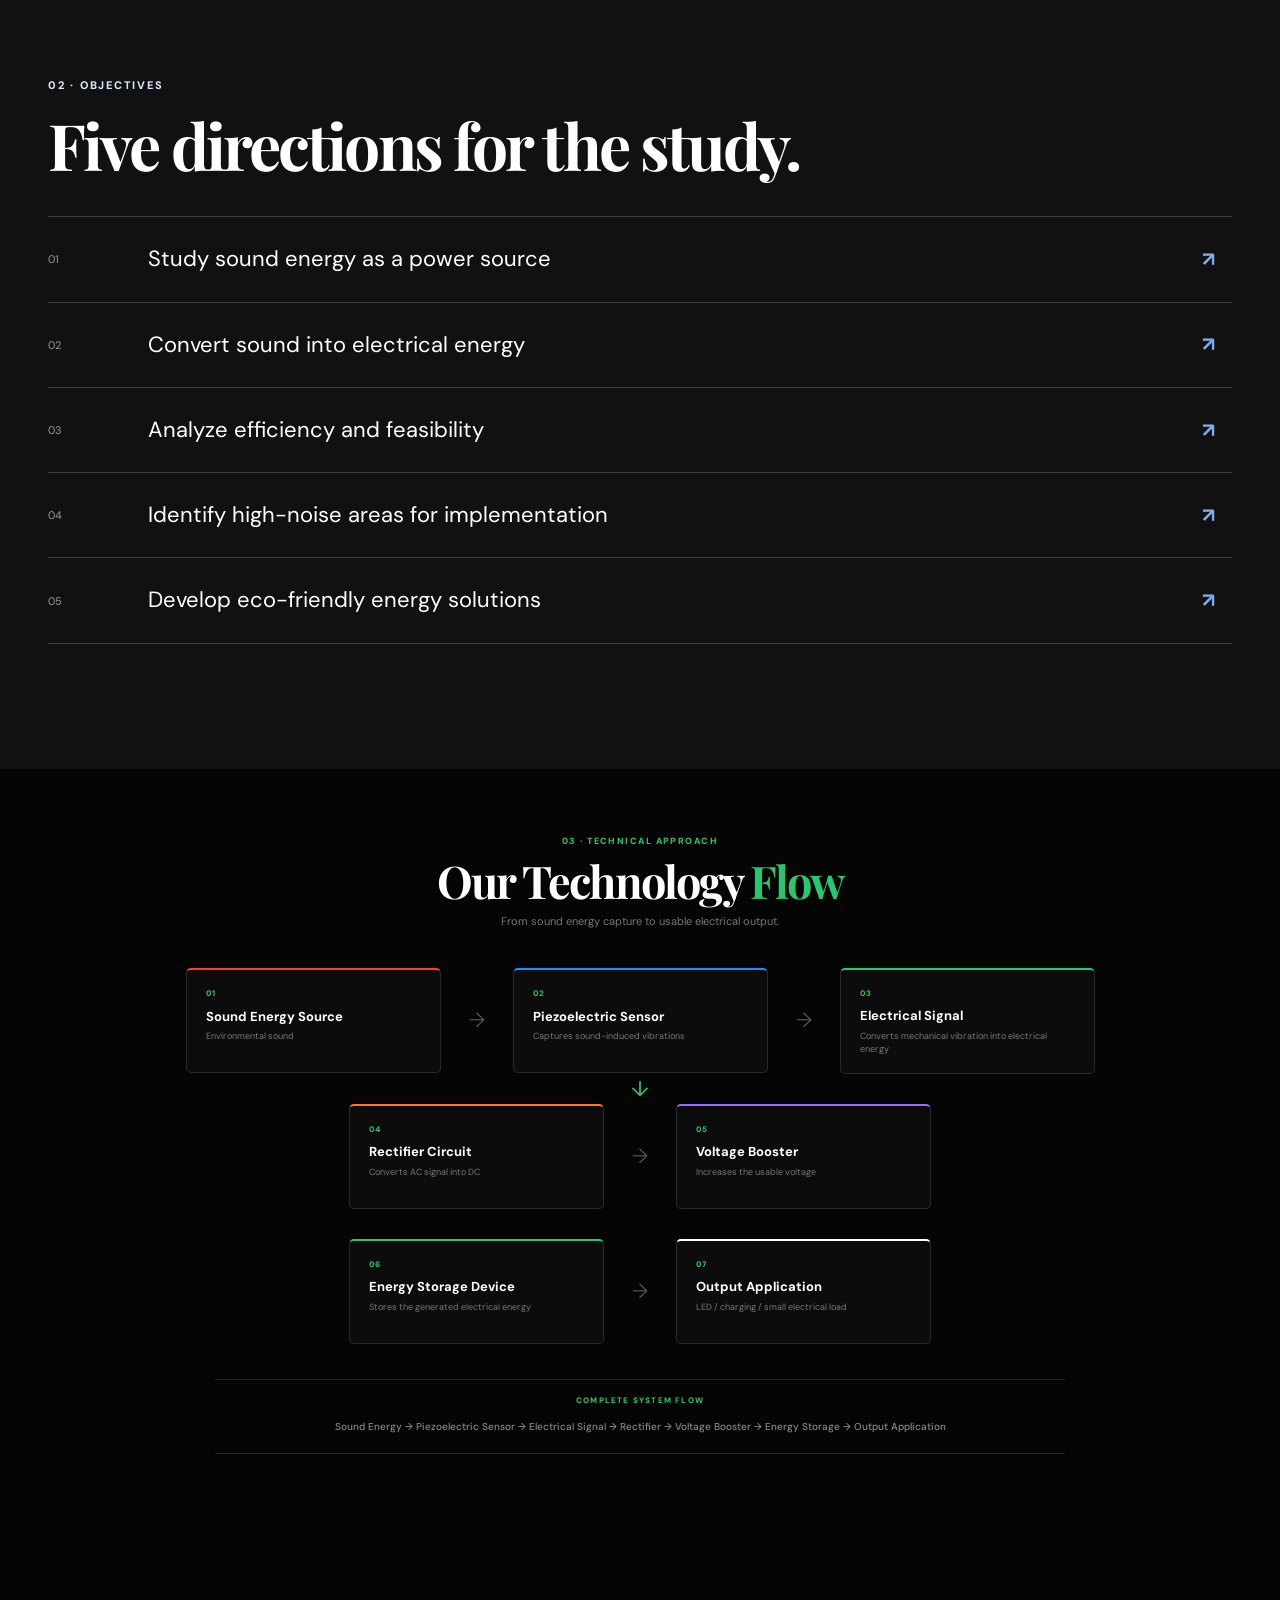
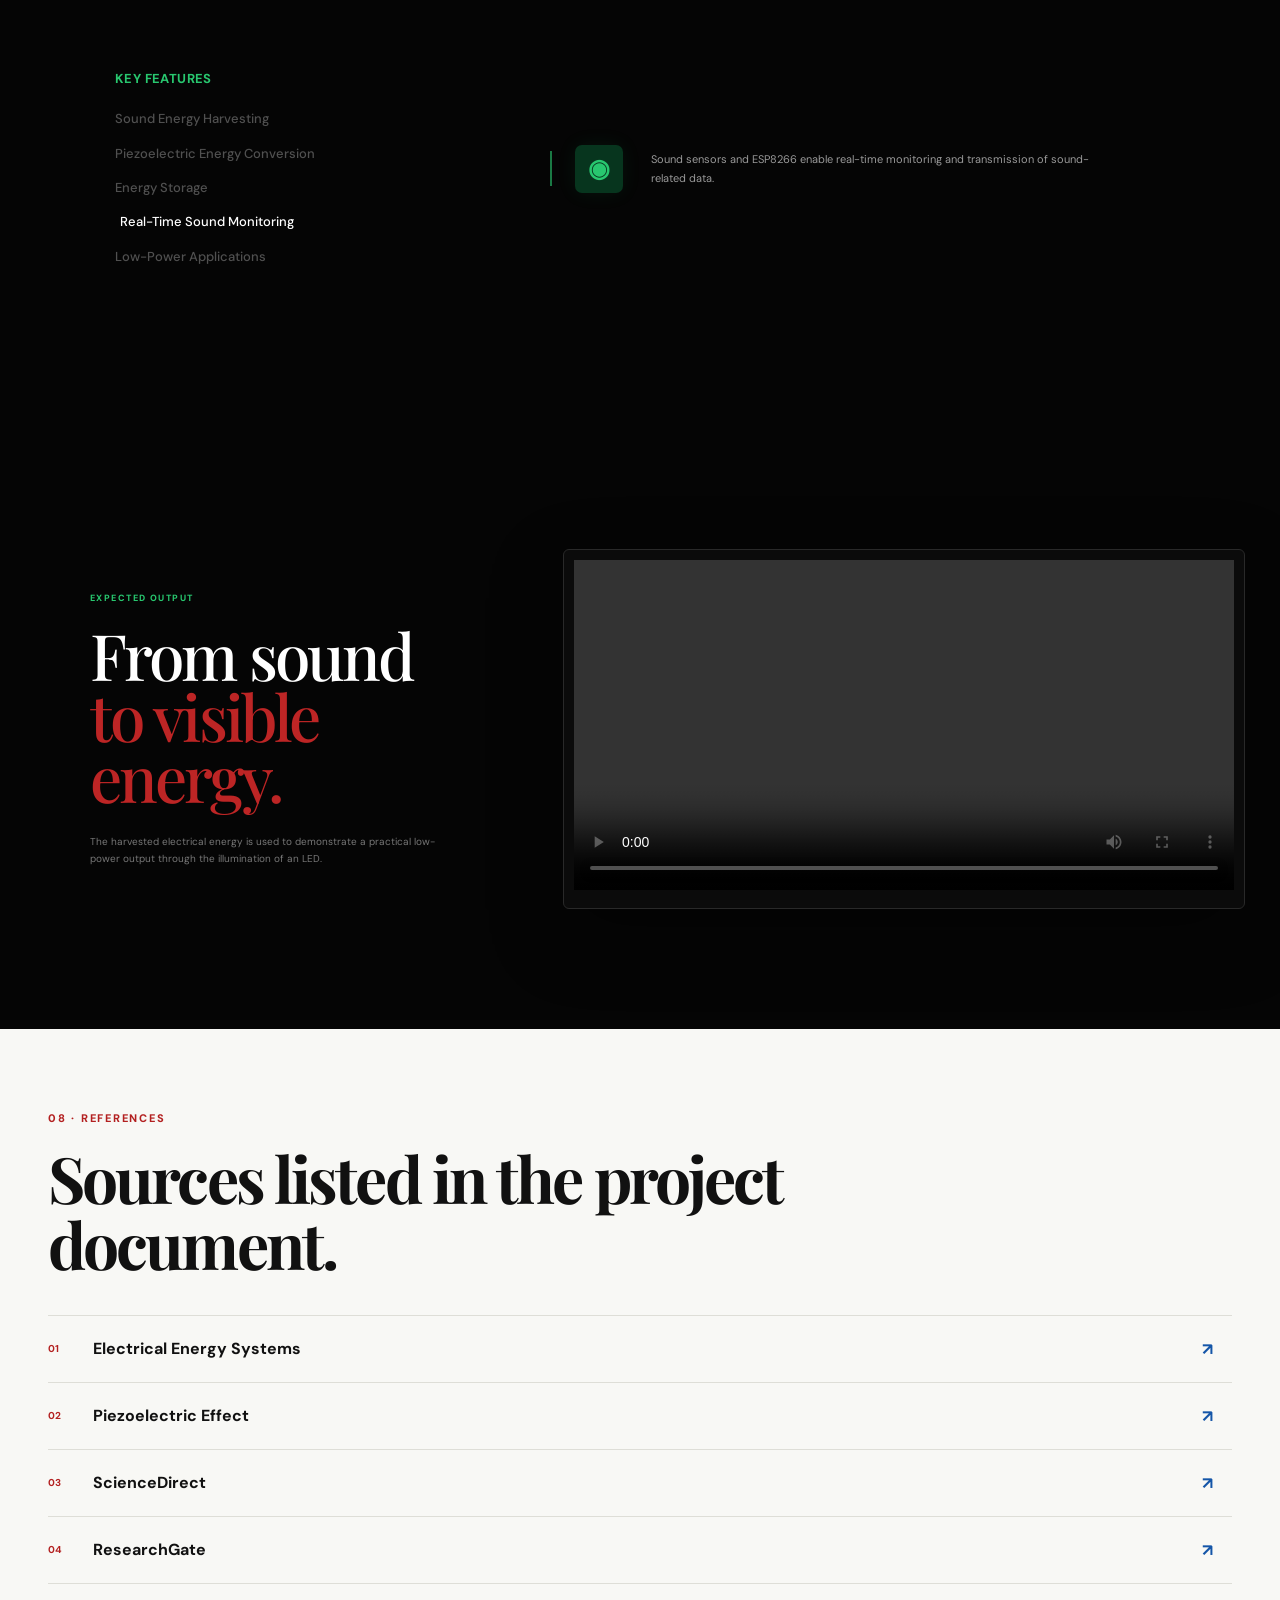
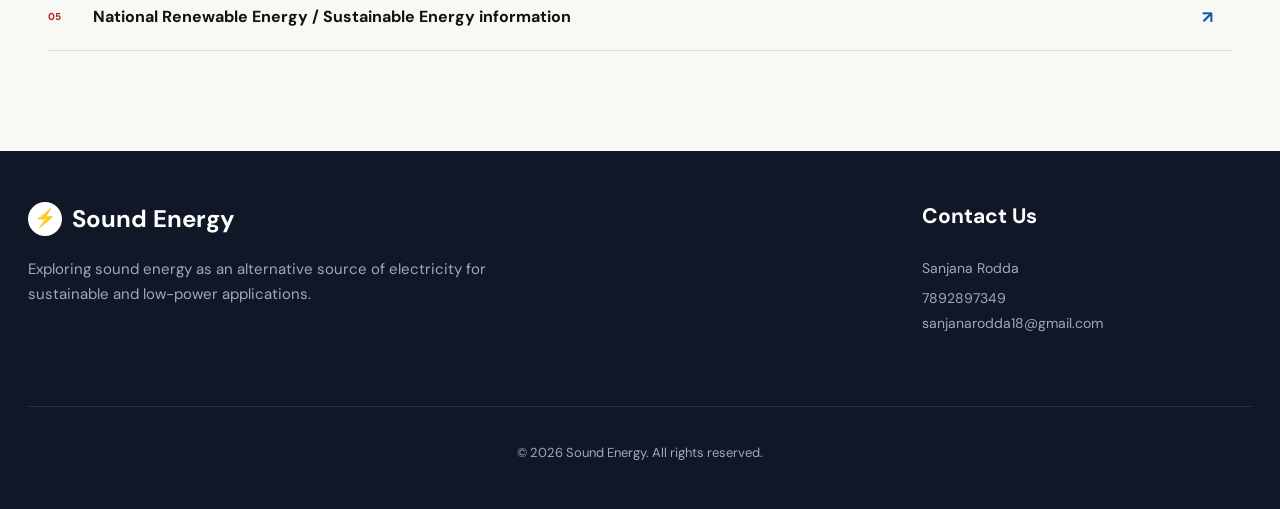
==== commit 03ab58c9: "Update index.html" ====
--- a/index.html
+++ b/index.html
@@ -937,20 +937,14 @@
 
        <!-- VIDEO -->
 <!-- VIDEO -->
-<div class="video-container">
-  <video
-    id="mainVideo"
-    class="main-video"
-    controls
-    autoplay
-    muted
-    playsinline
-    preload="auto"
-  >
-    <source src="./video.mp4" type="video/mp4">
-    Your browser does not support video playback.
-  </video>
+
+ <div class="output-video-wrapper">
+    <video controls playsinline width="100%">
+  <source src="./video.mp4" type="video/mp4">
+  Your browser does not support video playback.
+</video>
 </div>
+
 
             <!-- Video label -->
 
--- a/style.css
+++ b/style.css
@@ -78,6 +78,26 @@
     color: var(--ink);
 
     line-height: 1.65;
+}
+.video-container {
+  width: 95%;
+  max-width: 1200px;
+  margin: 40px auto;
+  display: flex;
+  justify-content: center;
+  align-items: center;
+  background: #000;
+  border-radius: 16px;
+  overflow: hidden;
+  box-shadow: 0 10px 30px rgba(0, 0, 0, 0.3);
+}
+
+.main-video {
+  display: block;
+  width: 100%;
+  height: auto;
+  max-height: 80vh;
+  object-fit: contain;
 }
 
 
